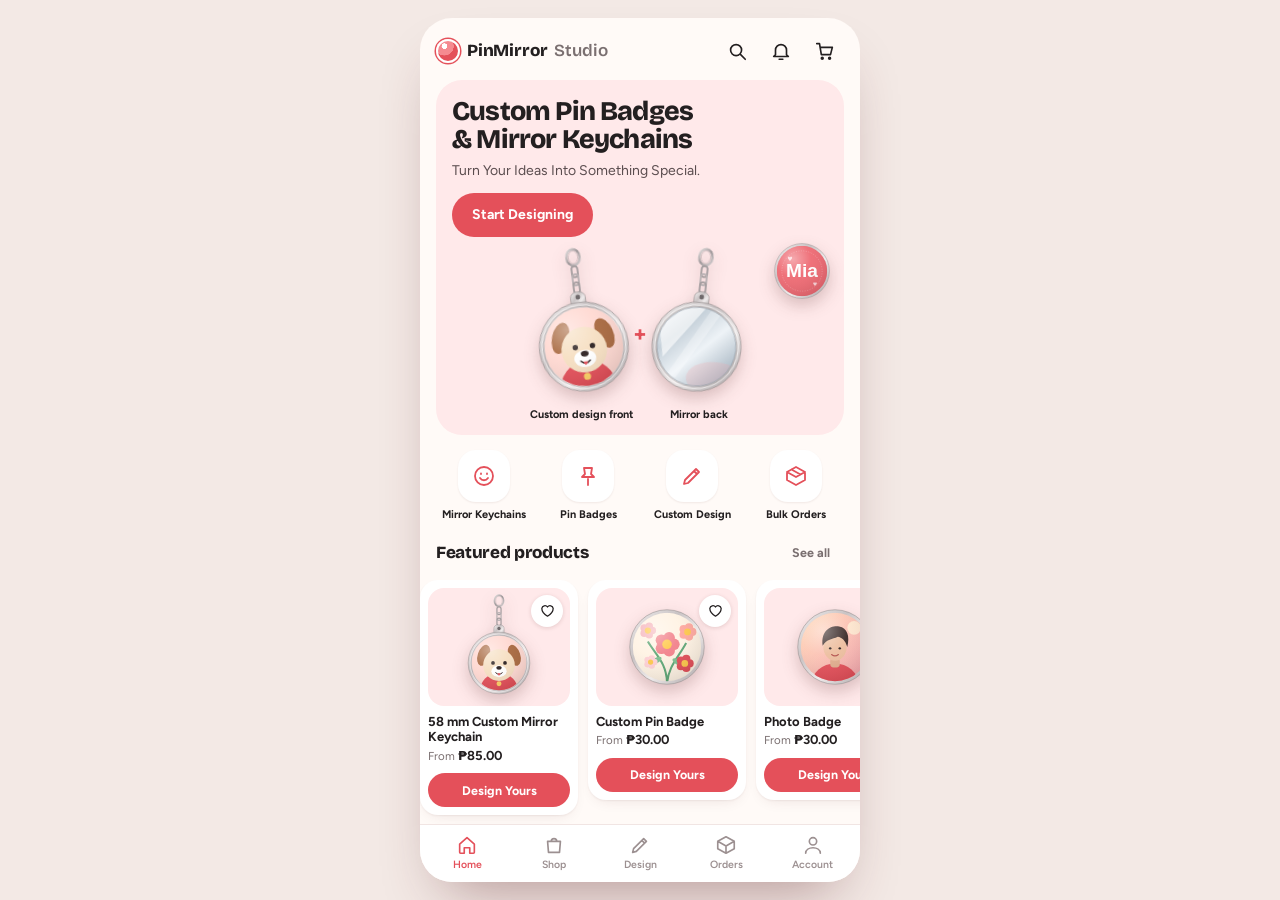
==== pinmirror-studio-app.html @ e164b693 "Initial commit" ====
<!DOCTYPE html>
<html lang="en">
<head>
<meta charset="utf-8">
<meta name="viewport" content="width=device-width, initial-scale=1, viewport-fit=cover">
<title>PinMirror Studio</title>
<link rel="preconnect" href="https://fonts.googleapis.com">
<link rel="stylesheet" href="https://fonts.googleapis.com/css2?family=Bricolage+Grotesque:opsz,wght@12..96,600;12..96,800&family=Figtree:wght@400;500;600;700&display=swap">
<style>
:root{
  --pink:#E4505A;--pink-d:#C93C47;--pink-l:#FFE9EA;--pink-xl:#FFF3F3;
  --bg:#FFFAF7;--ink:#231F20;--mute:#7A6F70;--line:#F1E5E3;--card:#fff;
  --green:#3F9E6E;--green-l:#E4F4EB;--amber:#E8A03A;--amber-l:#FFF1D9;--red:#B32B35;--red-l:#FDE3E3;
  --d:'Bricolage Grotesque','Figtree',system-ui,sans-serif;--b:'Figtree',system-ui,-apple-system,'Segoe UI',sans-serif;
  --out:#F3E9E5;
  box-sizing:border-box;padding-top:env(safe-area-inset-top,0px);padding-bottom:env(safe-area-inset-bottom,0px);
}
@media (prefers-color-scheme:dark){:root:not([data-theme="light"]){--out:#171213}}
:root[data-theme="dark"]{--out:#171213}
html{scroll-padding-top:env(safe-area-inset-top,0px);height:100%}
*{box-sizing:border-box;-webkit-tap-highlight-color:transparent}
body{margin:0;height:100%;background:var(--out);font-family:var(--b);color:var(--ink);font-size:14px;line-height:1.4}
button{font-family:inherit}
#root{height:100%;max-width:440px;margin:0 auto;display:flex;flex-direction:column;background:var(--bg);position:relative;overflow:hidden}
@media (min-width:700px){body{padding:18px 0}#root{border-radius:32px;box-shadow:0 30px 60px -25px rgba(90,30,35,.45);height:100%}}
#root.adm{max-width:1240px;overflow:auto;border-radius:0;background:var(--bg)}
@media (min-width:700px){#root.adm{border-radius:24px}}
.main{flex:1;overflow-y:auto;overflow-x:hidden;padding:6px 16px 20px;min-height:0;-webkit-overflow-scrolling:touch}
.ft{flex:none;padding:10px 16px;background:var(--bg);border-top:1px solid var(--line);display:flex;gap:8px;align-items:center}
.nv{flex:none;height:58px;background:#fff;border-top:1px solid var(--line);display:flex;padding:4px 4px 6px;color:#231F20}
.nv button{flex:1;background:none;border:0;display:flex;flex-direction:column;align-items:center;justify-content:center;gap:2px;font-size:10.5px;font-weight:600;color:#9C9091;cursor:pointer}
.nv button.on{color:var(--pink)}
.nv .ic{width:22px;height:22px}
.ic{display:inline-flex;width:18px;height:18px;flex:none;position:relative}
.ic svg{width:100%;height:100%}
.ic[data-badge]:after{content:attr(data-badge);position:absolute;right:-7px;top:-6px;min-width:15px;height:15px;border-radius:8px;background:var(--pink);color:#fff;font-size:9px;font-weight:700;display:grid;place-items:center;padding:0 3px}
.top{display:flex;align-items:center;justify-content:space-between;padding:8px 0 10px}
.top .ics{display:flex;gap:6px}
.ib{width:38px;height:38px;border-radius:50%;border:0;background:transparent;display:grid;place-items:center;color:var(--ink);cursor:pointer;flex:none}
.ib .ic{width:22px;height:22px}
.logo{display:flex;align-items:center;gap:7px;font-family:var(--d);font-size:17px;letter-spacing:-.01em}
.lm{width:24px;height:24px;border-radius:50%;background:radial-gradient(circle at 35% 30%,#fff 0 12%,#F58A90 13% 40%,var(--pink) 41%);box-shadow:inset 0 0 0 2px #fff,0 0 0 1.5px var(--pink)}
.logo b{font-weight:800}.logo span{font-weight:600;color:var(--mute)}
.bk{display:flex;align-items:center;gap:6px;padding:6px 0 8px}
.bk .ib{margin-left:-8px}
h1,h2,h3{font-family:var(--d);letter-spacing:-.02em;margin:0}
.ttl{font-family:var(--d);font-weight:800;font-size:22px;letter-spacing:-.02em;line-height:1.15}
.ttl.s{font-size:17px}
.mut{color:var(--mute)}.b{font-weight:700}.sm{font-size:12px}.xs{font-size:11px}
.row{display:flex;align-items:center}.sp{justify-content:space-between}.g4{gap:4px}.g6{gap:6px}.g8{gap:8px}.g12{gap:12px}.wrap{flex-wrap:wrap}.f1{flex:1;min-width:0}
.col{display:flex;flex-direction:column}
.mt4{margin-top:4px}.mt8{margin-top:8px}.mt12{margin-top:12px}.mt16{margin-top:16px}.mb8{margin-bottom:8px}
.btn{display:inline-flex;align-items:center;justify-content:center;gap:6px;height:44px;padding:0 20px;border-radius:999px;background:var(--pink);color:#fff;border:0;font:700 14px var(--b);white-space:nowrap;cursor:pointer;text-decoration:none}
.btn:hover{background:var(--pink-d)}
.btn.o{background:#fff;color:var(--pink);box-shadow:inset 0 0 0 1.5px var(--pink)}
.btn.g{background:var(--pink-l);color:var(--pink-d)}
.btn.t{background:transparent;color:var(--mute)}
.btn.sm{height:34px;padding:0 14px;font-size:12.5px}
.btn.w{width:100%}.btn.f{flex:1}
.btn[disabled]{opacity:.5;cursor:not-allowed}
.btn .ic{width:17px;height:17px}
:focus-visible{outline:2.5px solid var(--pink);outline-offset:2px}
.card{background:var(--card);border-radius:18px;box-shadow:0 1px 2px rgba(80,30,30,.06),0 6px 16px -8px rgba(80,30,30,.14);padding:12px;color:var(--ink)}
.chip{display:inline-flex;align-items:center;gap:5px;height:32px;padding:0 13px;border-radius:999px;background:#fff;border:1px solid var(--line);font:600 12.5px var(--b);white-space:nowrap;cursor:pointer;color:var(--ink)}
.chip.on{background:var(--pink);border-color:var(--pink);color:#fff}
.chip.pk{background:var(--pink-l);border-color:var(--pink-l);color:var(--pink-d);cursor:default}
.chip .ic{width:15px;height:15px}
.pill{display:inline-flex;align-items:center;gap:3px;border-radius:999px;padding:2px 9px;font-size:11px;font-weight:700;white-space:nowrap}
.pill.ok{background:var(--green-l);color:#2C7C53}.pill.warn{background:var(--amber-l);color:#9A6210}.pill.pk{background:var(--pink-l);color:var(--pink-d)}.pill.gr{background:#EFE9E8;color:#6a5f60}.pill.rd{background:var(--red-l);color:var(--red)}
.spec{display:inline-flex;align-items:center;gap:3px;background:var(--ink);color:#fff;border-radius:999px;padding:2px 10px;font-size:11px;font-weight:700}
.tabs{display:flex;border-bottom:1px solid var(--line);margin:0 -16px 12px;padding:0 16px;overflow-x:auto}
.tabs button{background:none;border:0;border-bottom:2.5px solid transparent;padding:10px 0;margin-right:18px;font:600 13.5px var(--b);color:var(--mute);white-space:nowrap;cursor:pointer}
.tabs button.on{color:var(--pink);border-color:var(--pink)}
.hscroll{display:flex;gap:10px;overflow-x:auto;margin:0 -16px;padding:2px 16px 10px;scroll-snap-type:x proximity}
.hscroll>*{scroll-snap-align:start}
.grid2{display:grid;grid-template-columns:1fr 1fr;gap:10px}
.imgbox{background:var(--pink-l);border-radius:16px;display:grid;place-items:center;position:relative;overflow:hidden}
.imgbox.w{background:radial-gradient(circle at 50% 40%,#fff 0,#FFE9EA 78%)}
.heart{position:absolute;right:7px;top:7px;width:32px;height:32px;border-radius:50%;background:#fff;display:grid;place-items:center;color:var(--ink);box-shadow:0 1px 4px rgba(80,30,30,.15);border:0;cursor:pointer;z-index:2}
.heart .ic{width:17px;height:17px}
.heart.on{color:var(--pink)}.heart.on svg{fill:var(--pink)}
.pc{padding:8px;cursor:pointer}
.pc .n{font-weight:700;font-size:13px;margin-top:8px;line-height:1.2}
.pc .p{color:var(--mute);font-size:11.5px;margin-top:2px}.pc .p b{color:var(--ink);font-size:13px}
.kv{display:inline-block;line-height:0;filter:drop-shadow(0 7px 8px rgba(80,30,30,.22))}
.kv.n{filter:none}
.hero{background:var(--pink-l);border-radius:26px;padding:18px 16px 12px;position:relative;overflow:hidden}
.hero .ht{font-family:var(--d);font-weight:800;font-size:27px;line-height:1.02;letter-spacing:-.03em;margin-bottom:8px;max-width:260px}
.hero p{margin:0 0 12px;color:#5b4d4f}
.hv{display:flex;justify-content:center;align-items:flex-end;gap:2px;margin-top:10px;position:relative}
.hv .pl{align-self:center;font-weight:800;color:var(--pink);font-size:22px;margin:0 -2px}
.hv .lb{text-align:center;font-size:11px;font-weight:700;margin-top:3px}
.hv .hp{position:absolute;right:-2px;top:-4px}
.cats{display:flex;gap:8px;margin:14px 0}
.cat{flex:1;display:flex;flex-direction:column;align-items:center;gap:6px;font-size:11px;font-weight:700;text-align:center;line-height:1.2;background:none;border:0;cursor:pointer;color:var(--ink)}
.cat .ic{width:52px;height:52px;padding:14px;border-radius:18px;background:#fff;color:var(--pink);box-shadow:0 1px 2px rgba(80,30,30,.08)}
.lab{font-size:12px;font-weight:700;color:var(--mute);margin:12px 0 5px}
.in{width:100%;height:44px;border:1.5px solid var(--line);background:#fff;border-radius:12px;padding:0 12px;font:500 14px var(--b);color:var(--ink)}
.in:focus{outline:none;border-color:var(--pink)}
textarea.in{height:76px;padding:10px 12px;resize:none}
.in.err{border-color:var(--red)}
.errt{color:var(--red);font-size:12px;margin-top:3px}
.lock{display:flex;align-items:center;justify-content:space-between;height:44px;background:#F8F1EF;border-radius:12px;padding:0 12px;font-weight:700}
.lock .ic{width:16px;height:16px;color:var(--mute)}
.g2{display:grid;grid-template-columns:1fr 1fr;gap:8px}
.hr{height:1px;background:var(--line);margin:8px 0}
.sumr{display:flex;justify-content:space-between;padding:3px 0;font-size:13px}
.sumr.t{font-weight:800;font-size:16px;padding-top:8px;font-family:var(--d)}
.qty{display:flex;align-items:center;justify-content:center;gap:14px}
.qb{width:44px;height:44px;border-radius:50%;background:var(--pink-l);color:var(--pink-d);display:grid;place-items:center;border:0;cursor:pointer}
.qb .ic{width:20px;height:20px}
.qb.s{width:34px;height:34px}.qb.s .ic{width:16px;height:16px}
.qin{width:110px;height:48px;border-radius:14px;border:2px solid var(--pink);background:#fff;text-align:center;font:800 24px var(--d);color:var(--ink)}
.steps{display:flex;gap:6px;margin:2px 0 10px}
.steps div{flex:1;font-size:11.5px;font-weight:700;color:var(--mute)}
.steps div:before{content:"";display:block;height:4px;border-radius:2px;background:var(--line);margin-bottom:5px}
.steps div.on{color:var(--pink)}.steps div.on:before{background:var(--pink)}
.tier{display:flex;justify-content:space-between;align-items:center;padding:9px 12px;border-radius:12px;font-size:13px;font-weight:600;background:#fff}
.tier.on{background:var(--pink);color:#fff}
.tier small{display:block;font-weight:500;opacity:.8;font-size:11px}
.opt{display:flex;align-items:center;gap:10px;background:#fff;border:1.5px solid var(--line);border-radius:14px;padding:11px 12px;font-weight:600;cursor:pointer;width:100%;text-align:left;font-size:13.5px;color:var(--ink)}
.opt.on{border-color:var(--pink);background:var(--pink-xl)}
.opt .rd{width:16px;height:16px;border-radius:50%;border:2px solid #d9cccb;flex:none}
.opt.on .rd{border:5px solid var(--pink)}
.opt small{display:block;font-weight:500;color:var(--mute)}
.toggle{display:flex;background:#fff;border:1px solid var(--line);border-radius:999px;padding:3px}
.toggle button{flex:1;text-align:center;padding:9px 0;border-radius:999px;font:700 13px var(--b);color:var(--mute);border:0;background:none;cursor:pointer}
.toggle button.on{background:var(--pink);color:#fff}
.cvbox{position:relative;width:100%;max-width:340px;aspect-ratio:1;margin:0 auto;touch-action:none;user-select:none}
.cvbox canvas{width:100%;height:100%;border-radius:50%;display:block;background:#fff;cursor:grab;touch-action:none}
.cvbox svg.gd{position:absolute;inset:0;width:100%;height:100%;pointer-events:none}
.empty{position:absolute;inset:0;display:flex;align-items:center;justify-content:center;flex-direction:column;gap:6px;pointer-events:none;color:var(--mute);font-weight:600;text-align:center;font-size:13px;padding:50px}
.tools{display:flex;gap:6px;margin:10px 0 8px}
.tools button{flex:1;display:flex;flex-direction:column;align-items:center;gap:3px;font:600 11.5px var(--b);background:#fff;border:1px solid var(--line);border-radius:12px;padding:8px 2px;cursor:pointer;color:var(--ink)}
.tools button.on{border-color:var(--pink);color:var(--pink);background:var(--pink-xl)}
.tools .ic{width:22px;height:22px}
input[type=range]{width:100%;accent-color:var(--pink);height:28px}
.sw{display:flex;gap:8px;flex-wrap:wrap}
.sw button{width:34px;height:34px;border-radius:50%;border:2px solid #fff;box-shadow:0 0 0 1.5px var(--line);cursor:pointer;padding:0}
.sw button.on{box-shadow:0 0 0 2.5px var(--pink)}
.emo{display:grid;grid-template-columns:repeat(6,1fr);gap:6px}
.emo button{font-size:24px;background:#fff;border:1px solid var(--line);border-radius:12px;height:46px;cursor:pointer}
.mo{position:fixed;inset:0;background:rgba(35,31,32,.5);z-index:50;display:flex;align-items:flex-end;justify-content:center}
.sheet{width:100%;max-width:440px;background:#fff;color:var(--ink);border-radius:26px 26px 0 0;padding:12px 18px calc(18px + env(safe-area-inset-bottom,0px));max-height:90%;overflow:auto;box-shadow:0 -10px 30px rgba(0,0,0,.2)}
.sheet:before{content:"";display:block;width:38px;height:4px;border-radius:2px;background:var(--line);margin:0 auto 12px}
.sheet.wide{max-width:820px;border-radius:24px;margin:auto;max-height:92%}
.sheet.wide:before{display:none}
.mo.c{align-items:center}
.chk{display:flex;gap:10px;align-items:flex-start;padding:9px 0;border-bottom:1px solid var(--line)}
.chk .ic{width:22px;height:22px;padding:4px;border-radius:50%;margin-top:1px;color:#fff}
.chk.ok .ic{background:var(--green)}.chk.wn .ic{background:var(--amber)}.chk.er .ic{background:var(--red)}
.chk small{display:block;color:var(--mute);font-size:12px}
.tl{position:relative;padding-left:32px;margin-top:6px}
.tl .s{position:relative;padding-bottom:16px;font-weight:600;color:#A99D9E;font-size:14px}
.tl .s:before{content:"";position:absolute;left:-30px;top:1px;width:18px;height:18px;border-radius:50%;border:2.5px solid var(--line);background:#fff;z-index:1}
.tl .s:after{content:"";position:absolute;left:-22px;top:20px;bottom:-1px;width:2px;background:var(--line)}
.tl .s:last-child:after{display:none}
.tl .s.d{color:var(--ink)}.tl .s.d:before{background:var(--green);border-color:var(--green)}.tl .s.d:after{background:var(--green)}
.tl .s.c{color:var(--pink-d);font-weight:800}.tl .s.c:before{border-color:var(--pink);box-shadow:0 0 0 5px var(--pink-l)}
.tl small{display:block;font-weight:500;color:var(--mute);font-size:12px}
.menu{display:grid;grid-template-columns:1fr 1fr;gap:8px}
.menu button{display:flex;align-items:center;gap:9px;background:#fff;border:0;border-radius:14px;padding:12px;font:600 13px var(--b);box-shadow:0 1px 2px rgba(80,30,30,.06);cursor:pointer;text-align:left;color:var(--ink)}
.menu .ic{width:20px;height:20px;color:var(--pink)}
#toast{position:fixed;left:50%;bottom:90px;transform:translateX(-50%);background:var(--ink);color:#fff;padding:10px 16px;border-radius:999px;font-weight:600;font-size:13px;z-index:99;opacity:0;pointer-events:none;transition:opacity .2s;max-width:88vw;text-align:center}
#toast.on{opacity:1}
.dz{border:2px dashed #EFB5B9;border-radius:16px;background:var(--pink-xl);padding:16px;text-align:center;color:var(--pink-d);font-weight:700;cursor:pointer;display:block}
.tag{display:inline-block;padding:1px 8px;border-radius:8px;background:var(--pink-l);color:var(--pink-d);font-size:11px;font-weight:700}
.bar{height:7px;border-radius:4px;background:var(--line);overflow:hidden}.bar i{display:block;height:100%;border-radius:4px}
.pinfo{background:var(--amber-l);color:#7a4d0a;border-radius:14px;padding:10px 12px;font-size:12.5px}

/* ---------- admin ---------- */
.ahd{display:flex;align-items:center;gap:12px;padding:14px 20px;background:#2A2324;color:#fff;flex-wrap:wrap}
.ahd .logo{color:#fff}.ahd .logo span{color:#c9bbbd}
.anav{display:flex;gap:4px;padding:10px 20px 0;overflow-x:auto;background:#fff;border-bottom:1px solid var(--line)}
.anav button{background:none;border:0;padding:10px 14px;font:700 13.5px var(--b);color:var(--mute);border-bottom:3px solid transparent;cursor:pointer;white-space:nowrap;display:flex;gap:6px;align-items:center}
.anav button.on{color:var(--pink);border-color:var(--pink)}
.anav .ic{width:17px;height:17px}
.apg{padding:20px;min-width:0}
.stats{display:grid;grid-template-columns:repeat(auto-fit,minmax(150px,1fr));gap:10px;margin:14px 0 18px}
.stat{background:#fff;border-radius:16px;padding:14px;box-shadow:0 1px 2px rgba(80,30,30,.06)}
.stat small{color:var(--mute);font-weight:600;font-size:12px}
.stat b{display:block;font-family:var(--d);font-size:26px;font-weight:800;letter-spacing:-.02em;margin-top:2px}
.stat.hl{background:var(--pink);color:#fff}.stat.hl small{color:#fff;opacity:.85}
.stat.am b{color:#9A6210}
.tblw{background:#fff;border-radius:16px;box-shadow:0 1px 2px rgba(80,30,30,.06);overflow-x:auto}
.tbl{width:100%;border-collapse:collapse;min-width:900px;font-size:13px}
.tbl th{text-align:left;color:var(--mute);font-weight:600;padding:10px 10px;border-bottom:1px solid var(--line);white-space:nowrap;font-size:12px}
.tbl td{padding:9px 10px;border-bottom:1px solid var(--line);vertical-align:middle;white-space:nowrap}
.tbl tr:last-child td{border:0}
.tbl tr.clk{cursor:pointer}.tbl tr.clk:hover td{background:var(--pink-xl)}
.ai{border:1.5px solid var(--line);border-radius:10px;padding:8px 10px;font:600 14px var(--b);background:#fff;width:100%;color:var(--ink)}
.ai.n{width:100px;text-align:right}
.acard{background:#fff;border-radius:18px;padding:16px;box-shadow:0 1px 2px rgba(80,30,30,.06);margin-bottom:16px}
.acard h3{font-size:17px;margin-bottom:10px}
.ak{display:flex;justify-content:space-between;align-items:center;gap:12px;padding:8px 0;border-bottom:1px solid var(--line)}
.ak:last-child{border:0}
.switch{width:44px;height:26px;border-radius:13px;background:#d8cccb;position:relative;border:0;cursor:pointer;flex:none}
.switch:after{content:"";position:absolute;left:3px;top:3px;width:20px;height:20px;border-radius:50%;background:#fff;transition:left .15s}
.switch.on{background:var(--green)}.switch.on:after{left:21px}
.two{display:grid;grid-template-columns:1fr 1fr;gap:16px}
@media (max-width:820px){.two{grid-template-columns:1fr}}
@media (prefers-reduced-motion:reduce){*{transition:none!important}}
</style>
</head>
<body>
<svg width="0" height="0" style="position:absolute" aria-hidden="true">
<defs>
  <clipPath id="ac"><circle cx="50" cy="50" r="50"/></clipPath>
  <clipPath id="mc"><circle cx="70" cy="134" r="53"/></clipPath>
  <linearGradient id="metal" x1="0" y1="0" x2="1" y2="1"><stop offset="0" stop-color="#F4F1F1"/><stop offset=".35" stop-color="#C9C3C4"/><stop offset=".6" stop-color="#EFEBEB"/><stop offset="1" stop-color="#A29B9D"/></linearGradient>
  <linearGradient id="metal2" x1="0" y1="0" x2="1" y2="1"><stop offset="0" stop-color="#E5E1E1"/><stop offset=".5" stop-color="#9F989A"/><stop offset="1" stop-color="#D7D2D3"/></linearGradient>
  <linearGradient id="mir" x1="0" y1="0" x2="1" y2="1"><stop offset="0" stop-color="#FAFCFE"/><stop offset=".3" stop-color="#C6D1DA"/><stop offset=".55" stop-color="#EEF3F7"/><stop offset="1" stop-color="#8FA1B0"/></linearGradient>
  <radialGradient id="gl" cx=".32" cy=".26" r=".8"><stop offset="0" stop-color="#fff" stop-opacity=".42"/><stop offset=".45" stop-color="#fff" stop-opacity=".05"/><stop offset="1" stop-color="#000" stop-opacity=".1"/></radialGradient>
  <linearGradient id="pg" x1="0" y1="0" x2="1" y2="1"><stop offset="0" stop-color="#FFD9B8"/><stop offset="1" stop-color="#F7A6B0"/></linearGradient>
</defs>
</svg>
<div id="root"></div>
<div id="modal"></div>
<div id="toast" role="status" aria-live="polite"></div>

<script>
'use strict';
/* =====================================================================
   PinMirror Studio — customer app + owner console
   Storage: shared `db` capability when available, else this device only.
   ===================================================================== */
const $=(s,r=document)=>r.querySelector(s);
const esc=s=>String(s==null?'':s).replace(/[&<>"']/g,c=>({'&':'&amp;','<':'&lt;','>':'&gt;','"':'&quot;',"'":'&#39;'}[c]));
const peso=n=>'₱'+Number(n||0).toLocaleString('en-PH',{minimumFractionDigits:2,maximumFractionDigits:2});
const clone=o=>JSON.parse(JSON.stringify(o));
const uid=()=>Math.random().toString(36).slice(2,9);
const LS={get(k,d){try{const v=localStorage.getItem('pm_'+k);return v?JSON.parse(v):d}catch(e){return d}},set(k,v){try{localStorage.setItem('pm_'+k,JSON.stringify(v));return true}catch(e){return false}}};
const DEV=LS.get('dev')||(()=>{const v='d'+uid()+uid();LS.set('dev',v);return v})();
const FONT="Bricolage Grotesque,Figtree,Arial,sans-serif";

/* ---------- icons ---------- */
const IC={
home:'<path d="M4 11l8-7 8 7v9a1 1 0 0 1-1 1h-4v-6H9v6H5a1 1 0 0 1-1-1z"/>',
shop:'<path d="M5 8h14l-1 12H6zM9 8a3 3 0 0 1 6 0"/>',
design:'<path d="M4 20l4-1L19 8l-3-3L5 16zM14 7l3 3"/>',
orders:'<path d="M3 8l9-5 9 5v8l-9 5-9-5zM3 8l9 5 9-5M12 13v8"/>',
account:'<circle cx="12" cy="8" r="4"/><path d="M4 21c0-4 4-6 8-6s8 2 8 6"/>',
search:'<circle cx="11" cy="11" r="6"/><path d="M16 16l5 5"/>',
bell:'<path d="M6 16v-5a6 6 0 0 1 12 0v5l2 2H4zM10 21h4"/>',
cart:'<path d="M3 4h3l2 12h10l2-8H7"/><circle cx="9" cy="20" r="1"/><circle cx="17" cy="20" r="1"/>',
heart:'<path d="M12 20s-8-5-8-11a4.5 4.5 0 0 1 8-2 4.5 4.5 0 0 1 8 2c0 6-8 11-8 11z"/>',
check:'<path d="M5 12l5 5 9-10"/>',plus:'<path d="M12 5v14M5 12h14"/>',minus:'<path d="M5 12h14"/>',
camera:'<path d="M4 8h4l2-3h4l2 3h4v11H4z"/><circle cx="12" cy="13" r="3.5"/>',
image:'<rect x="4" y="5" width="16" height="14" rx="2"/><circle cx="9" cy="10" r="1.5"/><path d="M4 17l5-4 4 3 3-2 4 3"/>',
file:'<path d="M6 3h8l4 4v14H6zM14 3v4h4"/>',
text:'<path d="M5 6V4h14v2M12 4v16M9 20h6"/>',
crop:'<path d="M7 3v14h14M3 7h14v14"/>',
rotate:'<path d="M20 12a8 8 0 1 1-3-6M20 4v5h-5"/>',
zoom:'<circle cx="11" cy="11" r="6"/><path d="M16 16l5 5M8 11h6M11 8v6"/>',
bg:'<path d="M12 3l9 5-9 5-9-5zM3 13l9 5 9-5"/>',
move:'<path d="M12 3v18M3 12h18M9 6l3-3 3 3M9 18l3 3 3-3M6 9l-3 3 3 3M18 9l3 3-3 3"/>',
sticker:'<circle cx="12" cy="12" r="9"/><path d="M8 14c2 3 6 3 8 0M9 9.5v.5M15 9.5v.5"/>',
warn:'<path d="M12 4l9 16H3zM12 10v4M12 17v.5"/>',
lock:'<rect x="5" y="11" width="14" height="10" rx="2"/><path d="M8 11V8a4 4 0 0 1 8 0v3"/>',
truck:'<path d="M2 6h11v10H2zM13 9h4l3 3v4h-7"/><circle cx="7" cy="18" r="1.6"/><circle cx="17" cy="18" r="1.6"/>',
chev:'<path d="M9 6l6 6-6 6"/>',back:'<path d="M15 6l-6 6 6 6"/>',x:'<path d="M6 6l12 12M18 6L6 18"/>',
copy:'<rect x="8" y="8" width="12" height="12" rx="2"/><path d="M16 8V5a1 1 0 0 0-1-1H5a1 1 0 0 0-1 1v10a1 1 0 0 0 1 1h3"/>',
eye:'<path d="M2 12s4-7 10-7 10 7 10 7-4 7-10 7S2 12 2 12z"/><circle cx="12" cy="12" r="3"/>',
gift:'<rect x="4" y="10" width="16" height="10" rx="1.5"/><path d="M3 7h18v3H3zM12 7v13M12 7c-2-4-6-3-5 0M12 7c2-4 6-3 5 0"/>',
pin:'<path d="M12 21v-6M8 4h8l-1 6 3 3H6l3-3z"/>',
pkg:'<path d="M3 8l9-5 9 5v8l-9 5-9-5zM7.5 5.5l9 5M3 8l9 5 9-5"/>',
help:'<circle cx="12" cy="12" r="9"/><path d="M9.5 9.5a2.5 2.5 0 1 1 3.5 2.3c-.7.4-1 .9-1 1.7M12 17v.5"/>',
out:'<path d="M10 4H5v16h5M15 8l4 4-4 4M19 12H9"/>',
card:'<rect x="3" y="6" width="18" height="12" rx="2"/><path d="M3 10h18"/>',
users:'<circle cx="9" cy="8" r="3.5"/><path d="M2 20c0-3.5 3-5.5 7-5.5s7 2 7 5.5M17 5a3.5 3.5 0 0 1 0 7M19 15c2 .6 3 2.2 3 5"/>',
chart:'<path d="M4 20V4M4 20h16M8 16v-5M12 16V8M16 16v-8"/>',
star:'<path d="M12 3l2.7 5.6 6.1.9-4.4 4.3 1 6.1L12 17l-5.4 2.9 1-6.1L3.2 9.5l6.1-.9z"/>',
trash:'<path d="M4 7h16M9 7V4h6v3M6 7l1 13h10l1-13"/>',
gear:'<circle cx="12" cy="12" r="3"/><path d="M12 2v3M12 19v3M2 12h3M19 12h3M5 5l2 2M17 17l2 2M5 19l2-2M17 7l2-2"/>',
dl:'<path d="M12 4v12M7 11l5 5 5-5M5 20h14"/>'
};
const ic=(n,extra='')=>`<i class="ic" ${extra}><svg viewBox="0 0 24 24" fill="none" stroke="currentColor" stroke-width="1.8" stroke-linecap="round" stroke-linejoin="round" aria-hidden="true">${IC[n]||''}</svg></i>`;

/* ---------- ready-made artwork (100x100, also rendered onto the print canvas) ---------- */
const SF='font-family="Arial,Helvetica,sans-serif" font-weight="800"';
const flw=(x,y,r,c)=>{let s='';for(let a=0;a<360;a+=72)s+=`<circle cx="${(x+Math.cos(a*Math.PI/180)*r).toFixed(1)}" cy="${(y+Math.sin(a*Math.PI/180)*r).toFixed(1)}" r="${(r*.85).toFixed(1)}" fill="${c}"/>`;return s+`<circle cx="${x}" cy="${y}" r="${(r*.7).toFixed(1)}" fill="#FFC94D"/>`};
const confetti=()=>{const c=['#E4505A','#3F9E6E','#5B8DEF','#fff','#F2A03A'],p=[[10,14],[24,30],[82,12],[90,34],[8,58],[92,64],[18,88],[80,90],[60,8],[38,10],[70,26],[30,52]];return p.map((q,i)=>`<rect x="${q[0]}" y="${q[1]}" width="5" height="2.6" rx="1" fill="${c[i%5]}" transform="rotate(${i*37} ${q[0]} ${q[1]})"/>`).join('')};
const A={
pet:'<rect width="100" height="100" fill="#FFD9D2"/><circle cx="50" cy="104" r="36" fill="#E4505A"/><ellipse cx="22" cy="36" rx="11" ry="20" fill="#A8683F" transform="rotate(18 22 36)"/><ellipse cx="78" cy="36" rx="11" ry="20" fill="#A8683F" transform="rotate(-18 78 36)"/><circle cx="50" cy="54" r="29" fill="#F6DFC2"/><ellipse cx="50" cy="65" rx="14" ry="11" fill="#fff"/><circle cx="39" cy="50" r="3.4" fill="#2b2020"/><circle cx="61" cy="50" r="3.4" fill="#2b2020"/><ellipse cx="50" cy="59" rx="5" ry="3.6" fill="#2b2020"/><path d="M44 68q6 6 12 0" stroke="#2b2020" stroke-width="1.8" fill="none" stroke-linecap="round"/><path d="M47 69q3 9 6 0z" fill="#E4505A"/><circle cx="50" cy="88" r="4.5" fill="#FFD166"/>',
floral:'<rect width="100" height="100" fill="#FFF3E4"/><path d="M50 104C50 74 34 62 22 42M50 104C52 78 66 66 78 44" stroke="#5FA777" stroke-width="3" fill="none"/><ellipse cx="34" cy="70" rx="9" ry="4" fill="#7DBE8F" transform="rotate(-30 34 70)"/><ellipse cx="66" cy="72" rx="9" ry="4" fill="#7DBE8F" transform="rotate(30 66 72)"/>'+flw(50,46,10,'#F2828B')+flw(22,26,6.5,'#F6B6BC')+flw(80,28,7,'#FFA9A0')+flw(26,72,5.5,'#FFD1D5')+flw(76,74,7,'#E4505A'),
name:`<rect width="100" height="100" fill="#EE6A73"/><circle cx="50" cy="50" r="40" fill="none" stroke="#fff" stroke-opacity=".35" stroke-width="1.4" stroke-dasharray="2 3"/><text x="50" y="61" text-anchor="middle" ${SF} font-size="38" fill="#fff">Mia</text><text x="26" y="30" font-size="12" fill="#FFD6DA" text-anchor="middle">♥</text><text x="76" y="80" font-size="10" fill="#FFD6DA" text-anchor="middle">♥</text>`,
logo:`<rect width="100" height="100" fill="#262122"/><polygon points="50,18 68,28 68,48 50,58 32,48 32,28" fill="#F2A03A"/><path d="M43 31v14h12" stroke="#262122" stroke-width="4.5" fill="none" stroke-linejoin="round"/><text x="50" y="76" text-anchor="middle" ${SF} font-size="13" fill="#fff" letter-spacing="2.4">LUMEN</text><text x="50" y="87" text-anchor="middle" ${SF} font-size="6" fill="#F2A03A" letter-spacing="1.6">COFFEE CO.</text>`,
bday:`<rect width="100" height="100" fill="#FFE08A"/>${confetti()}<text x="50" y="62" text-anchor="middle" ${SF} font-size="46" fill="#E4505A">30</text><text x="50" y="78" text-anchor="middle" ${SF} font-size="8" fill="#231F20">Happy Birthday</text>`,
grad:`<rect width="100" height="100" fill="#21356B"/><polygon points="50,20 86,36 50,52 14,36" fill="#111"/><path d="M30 44v12c0 6 40 6 40 0V44l-20 9z" fill="#2c2c2c"/><path d="M84 37v16" stroke="#F5C34D" stroke-width="2"/><circle cx="84" cy="56" r="3" fill="#F5C34D"/><text x="50" y="71" text-anchor="middle" ${SF} font-size="7" fill="#fff" letter-spacing="1.5">CLASS OF</text><text x="50" y="88" text-anchor="middle" ${SF} font-size="19" fill="#F5C34D">2026</text>`,
photo:'<defs><linearGradient id="pg2" x1="0" y1="0" x2="1" y2="1"><stop offset="0" stop-color="#FFD9B8"/><stop offset="1" stop-color="#F7A6B0"/></linearGradient></defs><rect width="100" height="100" fill="url(#pg2)"/><circle cx="78" cy="22" r="10" fill="#FFF1D6" opacity=".8"/><ellipse cx="50" cy="104" rx="34" ry="30" fill="#E4505A"/><rect x="43" y="66" width="14" height="14" rx="5" fill="#E2AE8E"/><ellipse cx="50" cy="50" rx="17" ry="20" fill="#EDBE9F"/><path d="M32 48c-3-22 12-30 24-28 12 2 16 14 12 30-3-10-8-14-14-15-8 4-16 3-22 13z" fill="#3B2A28"/><circle cx="43" cy="52" r="1.8" fill="#2b2020"/><circle cx="57" cy="52" r="1.8" fill="#2b2020"/><path d="M45 61q5 4 10 0" stroke="#B5554F" stroke-width="1.6" fill="none" stroke-linecap="round"/>'
};
const PRESETS=[
{id:'pet',name:'Good Boy Portrait',tags:['cute','personalized'],type:'mirror'},
{id:'floral',name:'Spring Bloom',tags:['cute','minimal'],type:'pin'},
{id:'name',name:'Name Love',tags:['personalized','cute'],type:'mirror'},
{id:'logo',name:'Simple Logo',tags:['business','minimal'],type:'pin'},
{id:'bday',name:'Birthday Bash',tags:['events','cute'],type:'pin'},
{id:'grad',name:'Class of 2026',tags:['school','events'],type:'mirror'},
{id:'photo',name:'Portrait Frame',tags:['personalized','minimal'],type:'mirror'}
];

/* ---------- product renders (SVG) ---------- */
const faceInner=f=>f.u?`<image href="${f.u}" width="100" height="100" preserveAspectRatio="xMidYMid slice"/>`:(A[f.p]||'<rect width="100" height="100" fill="#FFE9EA"/>');
function kc(f,side,w){
  const h=Math.round(w*204/140);
  const hw='<ellipse cx="70" cy="13" rx="9" ry="11" fill="none" stroke="url(#metal2)" stroke-width="3.2"/><ellipse cx="70" cy="13" rx="6.2" ry="8.6" fill="none" stroke="#7d7679" stroke-width=".7" opacity=".55"/><rect x="66" y="25" width="8" height="15" rx="4" fill="none" stroke="#A49D9F" stroke-width="2.4"/><rect x="66" y="36" width="8" height="15" rx="4" fill="none" stroke="#B8B1B3" stroke-width="2.4"/><rect x="66" y="47" width="8" height="15" rx="4" fill="none" stroke="#A49D9F" stroke-width="2.4"/><rect x="60" y="60" width="20" height="24" rx="8" fill="url(#metal)" stroke="#9A9394" stroke-width=".9"/><circle cx="70" cy="67" r="3.2" fill="#6F696B"/>';
  const body='<circle cx="70" cy="134" r="60" fill="url(#metal)" stroke="#9A9394"/><circle cx="70" cy="134" r="56.2" fill="none" stroke="#fff" stroke-opacity=".8"/><circle cx="70" cy="134" r="54.4" fill="none" stroke="#8C8587" stroke-opacity=".6" stroke-width=".8"/>';
  const face=side==='front'
    ?`<g transform="translate(17 81) scale(1.06)" clip-path="url(#ac)">${faceInner(f)}</g><circle cx="70" cy="134" r="53" fill="url(#gl)"/>`
    :'<circle cx="70" cy="134" r="53" fill="url(#mir)"/><g clip-path="url(#mc)"><polygon points="18,112 56,78 80,78 26,152" fill="#fff" opacity=".62"/><polygon points="88,78 104,78 46,178 32,178" fill="#fff" opacity=".28"/><ellipse cx="100" cy="176" rx="40" ry="24" fill="#F2A3A8" opacity=".24"/></g><circle cx="70" cy="134" r="53" fill="none" stroke="#7F8E9B" stroke-width=".9" opacity=".7"/>';
  return `<svg width="${w}" height="${h}" viewBox="0 0 140 204" role="img" aria-label="58 mm mirror keychain, ${side==='front'?'printed front':'mirror back'}">${hw+body+face}</svg>`;
}
function pinSvg(f,w,side){
  if(side==='back')return `<svg width="${w}" height="${w}" viewBox="0 0 100 100" role="img" aria-label="Pin badge back"><circle cx="50" cy="50" r="48" fill="url(#metal)" stroke="#9A9394"/><circle cx="50" cy="50" r="42" fill="none" stroke="#8C8587" stroke-opacity=".35"/><rect x="24" y="44" width="52" height="7" rx="3.5" fill="#B4AEB0" stroke="#8C8587" stroke-width=".8" transform="rotate(-12 50 50)"/><circle cx="28" cy="54" r="5" fill="#8C8587"/><rect x="66" y="34" width="12" height="12" rx="3" fill="#A29B9D" transform="rotate(-12 72 40)"/></svg>`;
  return `<svg width="${w}" height="${w}" viewBox="0 0 100 100" role="img" aria-label="Pin badge front"><circle cx="50" cy="50" r="49" fill="url(#metal)" stroke="#9A9394" stroke-width=".8"/><g transform="translate(5 5) scale(.9)" clip-path="url(#ac)">${faceInner(f)}</g><circle cx="50" cy="50" r="45" fill="url(#gl)"/></svg>`;
}
const KV=(f,side,w,rot=0,cls='')=>`<span class="kv ${cls}" style="${rot?`transform:rotate(${rot}deg)`:''}">${kc(f,side,w)}</span>`;
const PV=(f,w,side='front',cls='')=>`<span class="kv ${cls}">${pinSvg(f,w,side)}</span>`;
const sideSvg=`<svg width="150" height="70" viewBox="0 0 60 30"><rect x="4" y="9" width="52" height="13" rx="5" fill="url(#metal)" stroke="#9a9394"/><rect x="6" y="10.5" width="48" height="4.5" rx="2" fill="#F58A90"/><rect x="6" y="17" width="48" height="3.5" rx="1.5" fill="url(#mir)"/></svg>`;
const ringSvg=`<svg width="70" height="120" viewBox="0 0 40 50"><ellipse cx="20" cy="9" rx="7" ry="8" fill="none" stroke="#9f989a" stroke-width="2.4"/><rect x="16.5" y="16" width="7" height="12" rx="3.5" fill="none" stroke="#a49d9f" stroke-width="2"/><rect x="16.5" y="25" width="7" height="12" rx="3.5" fill="none" stroke="#a49d9f" stroke-width="2"/></svg>`;

/* ---------- shop configuration (owner editable) ---------- */
const DEF={
  tiers:[{min:1,label:'Regular price'},{min:10,label:'Bulk Discount Level 1'},{min:50,label:'Bulk Discount Level 2'},{min:100,label:'Bulk Discount Level 3'}],
  mirror:{size:58,price:[85,75,65,55],promo:{on:false,price:0}},
  pins:[{id:'s',label:'Small',mm:37,on:true,price:[30,26,22,18]},{id:'m',label:'Medium',mm:50,on:true,price:[40,35,30,25]},{id:'l',label:'Large',mm:58,on:true,price:[50,44,38,32]}],
  shipping:[{id:'std',label:'Standard Delivery',fee:100,on:true,note:'Usually 3–7 days'},{id:'exp',label:'Express Delivery',fee:200,on:true,note:'Usually 1–3 days'},{id:'pick',label:'Pickup',fee:0,on:true,note:'Pick up at the studio'}],
  pay:[{id:'gcash',label:'GCash',on:true,info:'Send payment to the studio GCash number. We will confirm once received.'},{id:'maya',label:'Maya',on:true,info:'Send payment to the studio Maya account. We will confirm once received.'},{id:'bank',label:'Bank Transfer',on:true,info:'Transfer to the studio bank account and send us the receipt.'},{id:'cod',label:'Cash on Delivery',on:true,info:'Pay in cash when your order arrives or when you pick it up.'},{id:'card',label:'Credit / Debit Card',on:false,info:'Card payment link will be sent to you.'}],
  loyalty:{on:true,per:10,rewards:[{pts:300,off:50},{pts:600,off:120}]},
  inv:[
    {id:'shell',name:'58 mm Mirror Keychain Shells',stock:500,low:100,use:{mirror:1}},
    {id:'mirror',name:'58 mm Mirror Components',stock:500,low:100,use:{mirror:1}},
    {id:'ring',name:'Keyrings',stock:400,low:100,use:{mirror:1}},
    {id:'chain',name:'Chains',stock:400,low:100,use:{mirror:1}},
    {id:'pshell',name:'Pin Badge Shells',stock:800,low:150,use:{pin:1}},
    {id:'pback',name:'Pin Badge Backs',stock:800,low:150,use:{pin:1}},
    {id:'pack',name:'Packaging',stock:300,low:60,use:{mirror:1,pin:1}},
    {id:'ink',name:'Printing Materials',stock:2000,low:400,use:{mirror:1,pin:1}}
  ]
};
const store={cfg:clone(DEF),orders:LS.get('orders',{}),bulk:LS.get('bulk',{}),db:null,user:null,dl:null,shared:false,allSub:false};
const cfg=()=>store.cfg;
{const c=LS.get('cfg');if(c)store.cfg=Object.assign(clone(DEF),c)}

const activePins=()=>cfg().pins.filter(p=>p.on);
const pinOf=id=>cfg().pins.find(p=>p.id===id)||activePins()[0]||cfg().pins[0];
const tierIdx=q=>{let i=0;cfg().tiers.forEach((t,k)=>{if(q>=t.min)i=k});return i};
function rangeLabel(i){const t=cfg().tiers,a=t[i].min,b=t[i+1]?t[i+1].min-1:null;return b===null?`${a}+ pieces`:(a===b?`${a} piece`:`${a}–${b} pieces`)}
function priceOf(product,sizeId,q){
  const arr=product==='mirror'?cfg().mirror.price:pinOf(sizeId).price;
  const i=tierIdx(q);let unit=Number(arr[i]),promo=false;const regular=Number(arr[0]);
  if(product==='mirror'&&cfg().mirror.promo.on&&Number(cfg().mirror.promo.price)>0&&Number(cfg().mirror.promo.price)<unit){unit=Number(cfg().mirror.promo.price);promo=true}
  return{unit,regular,tier:i,promo,discount:Math.max(0,(regular-unit)*q),subtotal:unit*q};
}
const fromPrice=product=>Number((product==='mirror'?cfg().mirror.price:pinOf().price)[0]);
const itemLabel=(product,sizeId)=>product==='mirror'?'Custom Mirror Keychain — 58 mm':`Custom Pin Badge — ${pinOf(sizeId).label} ${pinOf(sizeId).mm} mm`;

/* ---------- persistence: shared db when granted, else local ---------- */
let softRenderHook=()=>{};
async function saveCfg(){LS.set('cfg',store.cfg);if(store.db){try{await store.db.doc('shop/config').set(clone(store.cfg))}catch(e){toast('Could not save settings')}}}
async function saveOrder(o){store.orders[o.id]=o;if(store.db){try{await store.db.doc('orders/'+o.id).set(clone(o))}catch(e){toast('Could not save order');throw e}}else LS.set('orders',store.orders)}
async function saveBulk(b){store.bulk[b.id]=b;if(store.db){try{await store.db.doc('bulk/'+b.id).set(clone(b))}catch(e){toast('Could not save request');throw e}}else LS.set('bulk',store.bulk)}
async function putArt(id,print){if(store.db){await store.db.doc('artwork/'+id).set({print})}else LS.set('art_'+id,print)}
async function getArt(id){if(store.db){try{const s=await store.db.doc('artwork/'+id).get();return s.exists?s.data().print:null}catch(e){return null}}return LS.get('art_'+id,null)}
async function initStore(){
  try{
    if(window.claude&&claude.use){
      store.db=await claude.use('db');store.user=await claude.use('user');store.dl=await claude.use('downloads');
    }
  }catch(e){}
  if(!store.db)return;
  try{
    store.db.doc('shop/config').onSnapshot(s=>{if(s.exists){store.cfg=Object.assign(clone(DEF),clone(s.data()));softRenderHook()}});
    store.db.collection('orders').where('ownerKey','==',DEV).onSnapshot(q=>{q.docs.forEach(d=>{store.orders[d.id]=clone(d.data())});softRenderHook()});
  }catch(e){}
}
function subscribeAll(){
  if(!store.db||store.allSub)return;store.allSub=true;
  try{
    store.db.collection('orders').onSnapshot(q=>{q.docs.forEach(d=>{store.orders[d.id]=clone(d.data())});softRenderHook()});
    store.db.collection('bulk').onSnapshot(q=>{q.docs.forEach(d=>{store.bulk[d.id]=clone(d.data())});softRenderHook()});
  }catch(e){}
}

/* ---------- order model ---------- */
const T=['Order received','Design received','Artwork review','Artwork confirmed','Printing','Assembly','Quality check','Ready','Shipped','Completed'];
const MSG=['We received your order.','We received your design.','Your design is being reviewed.','Your design has been confirmed.','Your order is now being printed.','Your order is being assembled.','Your order passed quality checking.','READY','Your order has been shipped.','Your order is complete. Thank you!'];
const PAYST=['Awaiting payment','Deposit received','Paid','Refunded'];
const stepLabel=(o,i)=>i===7?(o.pickup?'Ready for pickup':'Ready for shipping'):T[i];
const stepMsg=(o,i)=>i===7?(o.pickup?'Your order is ready for pickup.':'Your order is packed and ready to ship.'):MSG[i];
const stepsOf=o=>T.map((_,i)=>i).filter(i=>!(o.pickup&&i===8));
const orderCode=()=>'PM-'+String(Date.now()%1e6).padStart(6,'0');
const orderQty=o=>o.items.reduce((s,i)=>s+i.qty,0);
const orderSummary=o=>o.items.length===1?o.items[0].label:`${o.items[0].label} + ${o.items.length-1} more`;
function deliveryStatus(o){
  if(o.pickup)return o.stage<7?'Preparing':o.stage===7?'Ready for pickup':o.stage>=9?'Picked up':'Ready for pickup';
  return o.stage<7?'Preparing':o.stage===7?'Packed':o.stage===8?'In transit':'Delivered';
}
const pillFor=o=>o.stage>=9?'ok':o.stage===2?'warn':o.stage>=7?'ok':'pk';
const fmtDate=t=>new Date(t).toLocaleDateString('en-PH',{month:'short',day:'numeric'});
const fmtTime=t=>new Date(t).toLocaleString('en-PH',{month:'short',day:'numeric',hour:'numeric',minute:'2-digit'});
const myOrders=()=>Object.values(store.orders).filter(o=>o.ownerKey===DEV).sort((a,b)=>b.createdAt-a.createdAt);
const allOrders=()=>Object.values(store.orders).sort((a,b)=>b.createdAt-a.createdAt);
function myPoints(){
  const L=cfg().loyalty;if(!L.on)return 0;
  return myOrders().reduce((s,o)=>s+(o.pointsAwarded||0)-(o.redeemedPts||0),0);
}

/* ---------- app state ---------- */
const S={view:'home',p:{},hist:[],
  cart:LS.get('cart',[]),later:LS.get('later',[]),favs:LS.get('favs',[]),designs:LS.get('designs',[]),
  profile:LS.get('profile',{name:'',phone:'',email:'',street:'',city:'',prov:'',zip:''}),
  draft:null,shopTab:'mirror',ready:{type:'all',tag:'all'},form:{},note:'',err:{},adminPage:'dash',aq:'',afilter:'all',rep:'day',placing:false,gal:0,prevSide:'front'};
const persist={cart:()=>LS.set('cart',S.cart),later:()=>LS.set('later',S.later),favs:()=>LS.set('favs',S.favs),designs:()=>{if(!LS.set('designs',S.designs))toast('Device storage is full — delete old designs.')},profile:()=>LS.set('profile',S.profile)};

/* ---------- design engine ---------- */
const imgCache={};
const loadImg=src=>imgCache[src]||(imgCache[src]=new Promise((res,rej)=>{const i=new Image();i.onload=()=>res(i);i.onerror=rej;i.src=src}));
const svgURL=inner=>'data:image/svg+xml;charset=utf-8,'+encodeURIComponent(`<svg xmlns="http://www.w3.org/2000/svg" viewBox="0 0 100 100" width="600" height="600">${inner}</svg>`);
const artImage=art=>!art?Promise.resolve(null):(art.kind==='preset'?loadImg(svgURL(A[art.id])):loadImg(art.src));
const geoOf=mm=>({cut:mm/(mm+6),safe:(mm-6)/(mm+6)});
const newModel=(mm,preset)=>({mm,art:preset?{kind:'preset',id:preset}:null,bg:'#ffffff',tx:0,ty:0,scale:1,rot:0,fit:false,texts:[],stickers:[]});
function drawDesign(ctx,S_,m,img,noBg){
  ctx.save();ctx.clearRect(0,0,S_,S_);
  if(!noBg){ctx.fillStyle=m.bg;ctx.fillRect(0,0,S_,S_)}
  if(img){
    const iw=img.naturalWidth||1000,ih=img.naturalHeight||1000;
    const base=m.fit?Math.min(S_/iw,S_/ih):Math.max(S_/iw,S_/ih),sc=base*m.scale;
    ctx.save();ctx.translate(S_/2+m.tx*S_,S_/2+m.ty*S_);ctx.rotate(m.rot*Math.PI/180);ctx.scale(sc,sc);ctx.drawImage(img,-iw/2,-ih/2,iw,ih);ctx.restore();
  }
  ctx.textAlign='center';ctx.textBaseline='middle';
  m.stickers.forEach(s=>{ctx.font=`${s.size*S_}px serif`;ctx.fillText(s.e,s.x*S_,s.y*S_)});
  m.texts.forEach(t=>{
    ctx.font=`800 ${t.size*S_}px ${FONT}`;ctx.lineJoin='round';ctx.lineWidth=t.size*S_*.12;
    ctx.strokeStyle=(t.color==='#ffffff'||t.color==='#FFE08A')?'rgba(35,31,32,.45)':'rgba(255,255,255,.8)';
    ctx.strokeText(t.t,t.x*S_,t.y*S_);ctx.fillStyle=t.color;ctx.fillText(t.t,t.x*S_,t.y*S_);
  });
  ctx.restore();
}
async function renderOut(m){
  const img=await artImage(m.art);const P=720,c=document.createElement('canvas');c.width=c.height=P;
  drawDesign(c.getContext('2d'),P,m,img);
  let q=.86,print=c.toDataURL('image/jpeg',q);while(print.length>230000&&q>.4){q-=.1;print=c.toDataURL('image/jpeg',q)}
  const g=geoOf(m.mm),cut=P*g.cut,off=(P-cut)/2,T_=240,t=document.createElement('canvas');t.width=t.height=T_;
  t.getContext('2d').drawImage(c,off,off,cut,cut,0,0,T_,T_);
  return{print,thumb:t.toDataURL('image/jpeg',.84)};
}
async function runChecks(m){
  const list=[];const img=await artImage(m.art);const g=geoOf(m.mm);
  if(!m.art){return[{s:'er',t:'Add your design first',d:'Upload a photo, logo or artwork, or pick a ready-made design.'}]}
  if(m.art.kind==='upload'){
    const ow=m.art.ow||img.naturalWidth,oh=m.art.oh||img.naturalHeight;
    const iw=img.naturalWidth,ih=img.naturalHeight;
    const base=m.fit?Math.min(1/iw,1/ih):Math.max(1/iw,1/ih);
    const drawnFrac=iw*base*m.scale;               // image width as a fraction of the print canvas
    const mmW=drawnFrac*(m.mm+6);
    const dpi=ow/(mmW/25.4);
    if(dpi<200)list.push({s:'wn',t:'Your image may appear blurry when printed.',d:`Your file is ${ow} × ${oh} px. At this zoom it prints at about ${Math.round(dpi)} dpi; 300 dpi is ideal. Use a larger file or zoom out.`});
    else list.push({s:'ok',t:'Image resolution looks good',d:`${ow} × ${oh} px (about ${Math.min(999,Math.round(dpi))} dpi at this size).`});
  }
  // text / stickers versus the safe circle (canvas is 1 x 1, centred at .5)
  const R=g.safe/2;const near=[];
  const measure=document.createElement('canvas').getContext('2d');
  m.texts.forEach(t=>{measure.font=`800 ${t.size*1000}px ${FONT}`;const w=measure.measureText(t.t).width/1000,h=t.size;
    const cs=[[-w/2,-h/2],[w/2,-h/2],[-w/2,h/2],[w/2,h/2]];if(cs.some(c=>Math.hypot(t.x+c[0]-.5,t.y+c[1]-.5)>R))near.push(`“${t.t}”`)});
  m.stickers.forEach(s=>{if(Math.hypot(s.x-.5,s.y-.5)+s.size*.5>R)near.push(s.e)});
  if(near.length)list.push({s:'wn',t:'Text or artwork is too close to the edge',d:`${near.slice(0,3).join(', ')} may be trimmed. Keep important text and faces inside the safe area.`});
  else list.push({s:'ok',t:'Text and stickers are inside the safe area'});
  // empty areas: how much of the cut circle has no artwork at all
  const N=120,c=document.createElement('canvas');c.width=c.height=N;const cx=c.getContext('2d');drawDesign(cx,N,m,img,true);
  const px=cx.getImageData(0,0,N,N).data;let tot=0,emp=0;
  for(let y=0;y<N;y++)for(let x=0;x<N;x++){if(Math.hypot(x+.5-N/2,y+.5-N/2)<=N*g.cut/2){tot++;if(px[(y*N+x)*4+3]<20)emp++}}
  const pe=emp/tot;
  if(pe>.08)list.push({s:'wn',t:pe>.5?'Large empty area':'Some areas are empty',d:`About ${Math.round(pe*100)}% of the front shows only the backdrop color. Zoom the image or change to Fill if that is not intended.`});
  else list.push({s:'ok',t:'No empty areas on the front'});
  return list;
}

/* ---------- ui helpers ---------- */
const root=$('#root');
function toast(msg){const t=$('#toast');t.textContent=msg;t.classList.add('on');clearTimeout(toast.h);toast.h=setTimeout(()=>t.classList.remove('on'),2400)}
function modal(html,cls=''){const m=$('#modal');m.innerHTML=`<div class="mo ${cls.includes('wide')?'c':''}" data-act="mclose"><div class="sheet ${cls}" role="dialog" aria-modal="true" data-stop="1">${html}</div></div>`}
function closeModal(){$('#modal').innerHTML=''}
function go(view,p={},opts={}){
  if(opts.reset)S.hist=[];else if(!opts.replace&&S.view!==view)S.hist.push({v:S.view,p:S.p});
  S.view=view;S.p=p;closeModal();render(true);
}
function back(){const h=S.hist.pop();S.view=h?h.v:'home';S.p=h?h.p:{};closeModal();render(true)}
const cartCount=()=>S.cart.reduce((s,i)=>s+1,0);
const isFav=id=>S.favs.includes(id);
function topbar(){return `<div class="top"><div class="logo"><span class="lm"></span><b>PinMirror</b><span>Studio</span></div><div class="ics"><button class="ib" data-act="search" aria-label="Search">${ic('search')}</button><button class="ib" data-act="nav" data-v="notif" aria-label="Notifications">${ic('bell',notifCount()?`data-badge="${notifCount()}"`:'')}</button><button class="ib" data-act="nav" data-v="cart" aria-label="Cart">${ic('cart',cartCount()?`data-badge="${cartCount()}"`:'')}</button></div></div>`}
const bk=(title,extra='')=>`<div class="bk"><button class="ib" data-act="back" aria-label="Back">${ic('back')}</button><div class="ttl s f1">${title}</div>${extra}</div>`;
function navHTML(){
  const cur={home:'home',shop:'shop',product:'shop',ready:'shop',designer:'design',qty:'design',preview:'design',cart:'orders',checkout:'orders',confirm:'orders',orders:'orders',track:'orders',account:'account',designs:'account',favs:'account',notif:'account',bulk:'shop'}[S.view];
  return `<nav class="nv" aria-label="Main">${[['home','Home'],['shop','Shop'],['design','Design'],['orders','Orders'],['account','Account']].map(([k,l])=>`<button data-act="tabnav" data-v="${k}" class="${cur===k?'on':''}">${ic(k)}${l}</button>`).join('')}</nav>`;
}
function notifs(){
  const out=[];myOrders().forEach(o=>(o.log||[]).forEach(l=>out.push({t:l.t,msg:l.msg,o})));
  return out.sort((a,b)=>b.t-a.t);
}
function notifCount(){const seen=LS.get('nseen',0);return notifs().filter(n=>n.t>seen).length}

/* ---------- views ---------- */
const V={};
function pcard(o){
  return `<div class="card pc" data-act="${o.act}" ${o.attrs||''}>
    <div class="imgbox" style="height:${o.h||120}px">${o.vis}${o.fav?`<button class="heart ${isFav(o.fav)?'on':''}" data-act="fav" data-id="${o.fav}" aria-label="Favorite">${ic('heart')}</button>`:''}${o.spec?`<span class="spec" style="position:absolute;left:8px;top:8px">${o.spec}</span>`:''}</div>
    <div class="n">${o.name}</div><div class="p">${o.sub||''}</div>${o.price?`<div class="p">${o.price}</div>`:''}${o.btn?`<button class="btn sm w mt8" data-act="${o.act}" ${o.attrs||''}>${o.btn}</button>`:''}</div>`;
}
const priceTxt=p=>`From <b>${peso(p)}</b>`;
V.home=()=>({body:`${topbar()}
<div class="hero"><div class="ht">Custom Pin Badges &amp; Mirror Keychains</div><p>Turn Your Ideas Into Something Special.</p>
<button class="btn" data-act="start" data-p="mirror">Start Designing</button>
<div class="hv"><div style="text-align:center">${KV({p:'pet'},'front',104,-7)}<div class="lb">Custom design front</div></div><span class="pl">+</span><div style="text-align:center">${KV({p:'pet'},'back',104,6)}<div class="lb">Mirror back</div></div><span class="hp">${PV({p:'name'},56)}</span></div></div>
<div class="cats"><button class="cat" data-act="shoptab" data-t="mirror">${ic('sticker')}Mirror Keychains</button><button class="cat" data-act="shoptab" data-t="pin">${ic('pin')}Pin Badges</button><button class="cat" data-act="start" data-p="mirror">${ic('design')}Custom Design</button><button class="cat" data-act="nav" data-v="bulk">${ic('pkg')}Bulk Orders</button></div>
<div class="row sp mb8"><h3 class="ttl s">Featured products</h3><button class="btn t sm" data-act="nav" data-v="shop">See all</button></div>
<div class="hscroll">
${[['mirror','','58 mm Custom Mirror Keychain','pet','mirror'],['pin','','Custom Pin Badge','floral','f-Custom Pin Badge'],['pin','photo','Photo Badge','photo','f-Photo Pin Badge'],['pin','logo','Logo Badge','logo','f-Logo Pin Badge'],['pin','bday','Event Badge','bday','f-Event Pin Badge']].map(([t,pr,n,art,fid])=>`<div style="width:158px;flex:none">${pcard({act:'start',attrs:`data-p="${t}" ${pr?`data-preset="${pr}"`:''} data-name="${esc(n)}"`,vis:t==='mirror'?KV({p:art},'front',72):PV({p:art},76),h:118,name:n,price:priceTxt(fromPrice(t)),btn:'Design Yours',fav:fid})}</div>`).join('')}
</div>
<div class="card row g12 mt8" style="background:var(--pink);color:#fff"><div class="f1"><div class="b">Ordering for a school, church or event?</div><div class="sm" style="opacity:.9">Get a bulk price for 50 pieces or more.</div></div><button class="btn sm" style="background:#fff;color:var(--pink-d)" data-act="nav" data-v="bulk">Get Bulk Price</button></div>`});

V.shop=()=>{
  const t=S.shopTab;
  let body='';
  if(t==='mirror'){
    body=`<div class="card"><div class="imgbox w" style="height:210px"><span style="position:absolute;left:14%;top:14px">${KV({p:'pet'},'front',110,-8)}</span><span style="position:absolute;right:14%;top:24px">${KV({p:'pet'},'back',110,8)}</span><span class="spec" style="position:absolute;left:10px;top:10px">58 mm</span><button class="heart ${isFav('mirror')?'on':''}" data-act="fav" data-id="mirror" aria-label="Favorite">${ic('heart')}</button></div>
    <div class="ttl s mt12">Custom Mirror Keychain</div><div class="mut sm mb8">Your design on the front. Mirror on the back.</div>
    <div class="row sp"><div><span class="mut sm">From </span><b style="font-size:17px">${peso(fromPrice('mirror'))}</b><div class="mut xs">Bulk pricing available</div></div><div class="row g6"><button class="btn o sm" data-act="product" data-t="mirror">Details</button><button class="btn" data-act="start" data-p="mirror">Customize</button></div></div></div>
    <div class="row sp mt16 mb8"><h3 class="ttl s">Also popular: Pin Badges</h3><button class="btn t sm" data-act="shoptab" data-t="pin">See all</button></div>${pinGrid(2)}`;
  }else if(t==='pin'){body=pinGrid(5)}
  else{body=readyBody()}
  return{body:`${topbar()}<h1 class="ttl mb8">Shop</h1><div class="tabs">${[['mirror','Mirror Keychains'],['pin','Pin Badges'],['ready','Ready-Made Designs']].map(([k,l])=>`<button data-act="shoptab" data-t="${k}" class="${t===k?'on':''}">${l}</button>`).join('')}</div>${body}`};
};
const PINITEMS=[['Custom Pin Badge','floral',''],['Photo Pin Badge','photo','photo'],['Logo Pin Badge','logo','logo'],['Event Pin Badge','bday','bday'],['Name Pin Badge','name','name']];
const pinGrid=n=>`<div class="grid2">${PINITEMS.slice(0,n).map(([nm,art,pr])=>pcard({act:'start',attrs:`data-p="pin" ${pr?`data-preset="${pr}"`:''} data-name="${esc(nm)}"`,vis:PV({p:art},74),h:108,name:nm,price:priceTxt(fromPrice('pin')),fav:'f-'+nm})).join('')}</div>`;
function readyBody(){
  const {type,tag}=S.ready;
  const chips=(arr,key)=>arr.map(([k,l])=>`<button class="chip ${S.ready[key]===k?'on':''}" data-act="rfilter" data-k="${key}" data-v="${k}">${l}</button>`).join('');
  const items=PRESETS.filter(p=>(type==='all'||p.type===type)&&(tag==='all'||p.tags.includes(tag)));
  return `<div class="hscroll" style="margin-bottom:0">${chips([['all','All'],['mirror','Mirror Keychains'],['pin','Pin Badges']],'type')}</div>
  <div class="hscroll">${chips([['all','Any style'],['cute','Cute'],['minimal','Minimal'],['events','Events'],['business','Business'],['school','School'],['personalized','Personalized']],'tag')}</div>
  <div class="grid2">${items.map(p=>pcard({act:'start',attrs:`data-p="${p.type}" data-preset="${p.id}" data-name="${esc(p.name)}"`,vis:p.type==='mirror'?KV({p:p.id},'front',68):PV({p:p.id},80),h:126,name:p.name,sub:p.type==='mirror'?'58 mm Mirror Keychain':'Pin Badge',price:`<b>${peso(fromPrice(p.type))}</b>`,fav:'r-'+p.id})).join('')||'<div class="mut">No designs match. Try another filter.</div>'}</div>`;
}
V.ready=()=>({body:`${bk('Ready-Made Designs')}${readyBody()}`});

V.product=()=>{
  const t=S.p.t||'mirror';
  if(t==='pin'){
    return{body:`${bk('Custom Pin Badge')}<div class="imgbox w" style="height:220px">${PV({p:'floral'},150)}</div>
    <div class="ttl mt12">Custom Pin Badge</div><p class="mut">Printed front with a pin back. Choose a size in the designer.</p>
    ${activePins().map(s=>`<div class="sumr"><span>${esc(s.label)} · ${s.mm} mm</span><b>from ${peso(s.price[0])}</b></div>`).join('')}<div class="row g6 wrap mt8"><span class="chip pk">Bulk pricing available</span><span class="chip pk">Custom artwork</span></div>`,
    ft:`<button class="btn f" data-act="start" data-p="pin">Customize Yours</button>`};
  }
  const g=S.gal,imgs=[KV({p:'pet'},'front',150,-4),KV({p:'pet'},'back',150,4),sideSvg,ringSvg];
  return{body:`${bk('Custom Mirror Keychain',`<button class="ib" data-act="fav" data-id="mirror" aria-label="Favorite">${ic('heart',isFav('mirror')?'style="color:var(--pink)"':'')}</button>`)}
  <div class="imgbox w" style="height:240px">${imgs[g]}<span class="spec" style="position:absolute;left:10px;top:10px">${['Front','Mirror back','Side','Keyring'][g]}</span></div>
  <div class="row g6 mt8">${imgs.map((_,i)=>`<button data-act="gal" data-i="${i}" class="imgbox" style="flex:1;height:64px;border:2px solid ${g===i?'var(--pink)':'transparent'};cursor:pointer;padding:0">${[KV({p:'pet'},'front',34,0,'n'),KV({p:'pet'},'back',34,0,'n'),sideSvg.replace('width="150" height="70"','width="46" height="24"'),ringSvg.replace('width="70" height="120"','width="26" height="44"')][i]}</button>`).join('')}</div>
  <div class="ttl mt12" style="font-size:20px">Custom Mirror Keychain — 58 mm</div>
  <p class="mut">Create a personalized 58 mm mirror keychain with your own design printed on the front and a functional mirror on the back.</p>
  <div class="card"><div class="sumr"><span class="mut">Diameter</span><b>58 mm</b></div><div class="hr"></div><div class="sumr"><span class="mut">Front</span><b>Custom printed design</b></div><div class="hr"></div><div class="sumr"><span class="mut">Back</span><b>Functional mirror</b></div><div class="hr"></div><div class="sumr"><span class="mut">Attachment</span><b>Metal keyring</b></div></div>
  <div class="row g6 wrap mt12"><span class="chip pk">Bulk pricing available</span><span class="chip pk">Custom artwork</span><span class="chip pk">Mirror back</span><span class="chip pk">Quality printing</span></div>
  <div class="mt12"><span class="mut">From </span><b style="font-size:20px">${peso(fromPrice('mirror'))}</b> <span class="mut">each</span></div>`,
  ft:`<button class="btn o ib2" style="width:48px;padding:0" data-act="fav" data-id="mirror" aria-label="Add to Favorites">${ic('heart')}</button><button class="btn f" data-act="start" data-p="mirror">Customize Yours</button>`};
};

/* ---------- designer ---------- */
const ED={};
V.designer=()=>{
  const d=S.draft;if(!d){return{body:'',mount:()=>startDesign('mirror')}}
  const mirror=d.product==='mirror';
  return{body:`${bk(mirror?'Customize Your Mirror Keychain':'Customize Your Pin Badge')}
  <div class="steps"><div class="on">1 Design</div><div>2 Quantity</div><div>3 Preview</div></div>
  <div class="row sp mb8"><div class="b">${mirror?'Custom Mirror Keychain':'Custom Pin Badge'} ${mirror?'<span class="spec">58 mm</span>':''}</div>
   ${mirror?`<span class="row g6 mut xs b">${KV({p:'pet'},'back',20,0,'n')}Back: Mirror ${ic('lock','style="width:13px;height:13px"')}</span>`:`<span class="mut xs b">Front + pin back</span>`}</div>
  ${mirror?'':`<div class="row g6 wrap mb8" id="sizes">${activePins().map(s=>`<button class="chip ${s.id===d.sizeId?'on':''}" data-act="psize" data-id="${s.id}">${esc(s.label)} · ${s.mm} mm</button>`).join('')}</div>`}
  <div class="card" style="padding:12px 12px 8px"><div class="mut xs b" style="text-align:center;margin-bottom:6px">Front · Your design</div>
    <div class="cvbox" id="cvbox"><canvas id="cv" aria-label="Design canvas. Drag to move, pinch to zoom."></canvas><svg class="gd" id="gd" viewBox="0 0 100 100"></svg><div class="empty" id="empty"></div></div>
    <div class="row g6 wrap mt8" style="justify-content:center"><span class="pill warn">Bleed</span><span class="pill gr">Cut edge</span><span class="pill pk">Safe area</span><button class="chip" style="height:26px;font-size:11px" data-act="guides" id="gbtn">Hide guides</button></div>
    <div class="mut xs mt4" style="text-align:center">Keep important text and faces inside the safe area.</div></div>
  <div class="row g8 mt12"><label class="btn f" style="cursor:pointer" for="f1">${ic('plus')}Upload Your Design</label></div>
  <div class="row g6 mt8"><label class="chip f1" style="justify-content:center;cursor:pointer" for="f1">${ic('image')}Photo Library</label><label class="chip f1" style="justify-content:center;cursor:pointer" for="f2">${ic('camera')}Camera</label><label class="chip f1" style="justify-content:center;cursor:pointer" for="f3">${ic('file')}Files</label></div>
  <input type="file" id="f1" accept="image/*" hidden><input type="file" id="f2" accept="image/*" capture="environment" hidden><input type="file" id="f3" accept="image/png,image/jpeg,image/webp,image/svg+xml,image/gif" hidden>
  <div class="tools" id="tabs"></div><div id="panel"></div>`,
  ft:`<button class="btn o" data-act="resetdesign">Reset Design</button><button class="btn f" data-act="check">Check My Design</button>`,mount:mountEditor};
};
function startDesign(product,o={}){
  const sizes=activePins();const sizeId=o.sizeId||(sizes[0]&&sizes[0].id)||'s';
  const mm=product==='mirror'?58:pinOf(sizeId).mm;
  S.draft={product,sizeId,name:o.name||'',qty:o.qty||(product==='mirror'?10:25),m:newModel(mm,o.preset),out:null,designId:null,cartId:null};
  S.gal=0;go('designer',{},{});
}
function mountEditor(){
  const d=S.draft,m=d.m;
  Object.assign(ED,{panel:'photo',sel:null,guides:true,ptr:new Map(),img:null});
  const cv=$('#cv'),box=$('#cvbox'),dpr=Math.min(2,window.devicePixelRatio||1);
  const size=Math.round(box.clientWidth||300);cv.width=cv.height=Math.round(size*dpr);ED.size=size;
  ED.cv=cv;ED.ctx=cv.getContext('2d');
  ED.draw=()=>{drawDesign(ED.ctx,cv.width,m,ED.img);$('#empty').innerHTML=m.art?'':`${ic('image','style="width:34px;height:34px"')}<div>Upload a photo, logo or artwork to begin</div>`};
  ED.guideSvg=()=>{const g=geoOf(m.mm);$('#gd').innerHTML=ED.guides?`<path d="M0 0h100v100H0zM50 ${50-50*g.cut}a${50*g.cut} ${50*g.cut} 0 1 0 .01 0z" fill="rgba(255,255,255,.62)" fill-rule="evenodd"/><circle cx="50" cy="50" r="49.4" fill="none" stroke="#E8A03A" stroke-width=".7" stroke-dasharray="2 1.5"/><circle cx="50" cy="50" r="${50*g.cut}" fill="none" stroke="#231F20" stroke-width=".55"/><circle cx="50" cy="50" r="${50*g.safe}" fill="none" stroke="#E4505A" stroke-width=".7" stroke-dasharray="2.4 1.6"/>`:'';const b=$('#gbtn');if(b)b.textContent=ED.guides?'Hide guides':'Show guides'};
  ED.tabs=()=>{$('#tabs').innerHTML=[['photo','image','Photo'],['text','text','Text'],['stick','sticker','Stickers'],['bgc','bg','Backdrop']].map(([k,i,l])=>`<button data-act="etab" data-k="${k}" class="${ED.panel===k?'on':''}">${ic(i)}${l}</button>`).join('')};
  ED.render=()=>{ED.tabs();$('#panel').innerHTML=panelHTML()};
  ED.change=()=>{ED.draw();const z=$('#zoom'),r=$('#rot');if(z)z.value=m.scale;if(r)r.value=m.rot};
  artImage(m.art).then(i=>{ED.img=i;ED.draw()}).catch(()=>{});
  ED.guideSvg();ED.draw();ED.render();
  // pointer gestures
  const pos=e=>{const r=cv.getBoundingClientRect();return{x:(e.clientX-r.left)/r.width,y:(e.clientY-r.top)/r.height}};
  const hit=p=>{
    const meas=ED.ctx;
    for(let i=m.stickers.length-1;i>=0;i--){const s=m.stickers[i];if(Math.abs(p.x-s.x)<s.size*.6&&Math.abs(p.y-s.y)<s.size*.6)return{k:'stickers',o:s}}
    for(let i=m.texts.length-1;i>=0;i--){const t=m.texts[i];meas.font=`800 ${t.size*1000}px ${FONT}`;const w=meas.measureText(t.t).width/1000;if(Math.abs(p.x-t.x)<w/2+.02&&Math.abs(p.y-t.y)<t.size*.65)return{k:'texts',o:t}}
    return null;
  };
  cv.addEventListener('pointerdown',e=>{
    cv.setPointerCapture(e.pointerId);const p=pos(e);ED.ptr.set(e.pointerId,p);
    if(ED.ptr.size===1){const h=hit(p);ED.sel=h;ED.drag=h?h.o:null;if(h){ED.panel=h.k==='texts'?'text':'stick';ED.render()}else if(ED.panel==='text'){ED.render()}}
    if(ED.ptr.size===2){const [a,b]=[...ED.ptr.values()];ED.d0=Math.hypot(a.x-b.x,a.y-b.y);ED.a0=Math.atan2(b.y-a.y,b.x-a.x);ED.s0=ED.sel?ED.sel.o.size:m.scale;ED.r0=m.rot}
    cv.style.cursor='grabbing';
  });
  cv.addEventListener('pointermove',e=>{
    if(!ED.ptr.has(e.pointerId))return;const p=pos(e),prev=ED.ptr.get(e.pointerId);ED.ptr.set(e.pointerId,p);
    if(ED.ptr.size===1){const dx=p.x-prev.x,dy=p.y-prev.y;if(ED.drag){ED.drag.x+=dx;ED.drag.y+=dy}else{m.tx+=dx;m.ty+=dy}}
    else if(ED.ptr.size===2){const [a,b]=[...ED.ptr.values()];const dist=Math.hypot(a.x-b.x,a.y-b.y),ang=Math.atan2(b.y-a.y,b.x-a.x),k=dist/(ED.d0||1);
      if(ED.sel){ED.sel.o.size=Math.max(.05,Math.min(.6,ED.s0*k))}else{m.scale=Math.max(.3,Math.min(5,ED.s0*k));m.rot=Math.round(((ED.r0+(ang-ED.a0)*180/Math.PI+540)%360)-180)}}
    ED.change();
  });
  const up=e=>{ED.ptr.delete(e.pointerId);if(ED.ptr.size===0){ED.drag=null;cv.style.cursor='grab'}};
  cv.addEventListener('pointerup',up);cv.addEventListener('pointercancel',up);
  cv.addEventListener('wheel',e=>{e.preventDefault();m.scale=Math.max(.3,Math.min(5,m.scale*(e.deltaY<0?1.06:.94)));ED.change()},{passive:false});
  ['f1','f2','f3'].forEach(id=>$('#'+id).addEventListener('change',e=>{ingest(e.target.files[0]);e.target.value=''}));
}
async function ingest(file){
  if(!file)return;const m=S.draft.m;
  try{
    const url=await new Promise((res,rej)=>{const r=new FileReader();r.onload=()=>res(r.result);r.onerror=rej;r.readAsDataURL(file)});
    const img=await new Promise((res,rej)=>{const i=new Image();i.onload=()=>res(i);i.onerror=rej;i.src=url});
    const ow=img.naturalWidth||1000,oh=img.naturalHeight||1000,k=Math.min(1,1400/Math.max(ow,oh)),c=document.createElement('canvas');
    c.width=Math.max(1,Math.round(ow*k));c.height=Math.max(1,Math.round(oh*k));
    const cx=c.getContext('2d');const keepAlpha=/png|svg|webp|gif/.test(file.type);
    if(!keepAlpha){cx.fillStyle='#fff';cx.fillRect(0,0,c.width,c.height)}
    cx.drawImage(img,0,0,c.width,c.height);
    let src=keepAlpha?c.toDataURL('image/png'):c.toDataURL('image/jpeg',.86);
    if(keepAlpha&&src.length>1000000){const c2=document.createElement('canvas');c2.width=c.width;c2.height=c.height;const x2=c2.getContext('2d');x2.fillStyle='#fff';x2.fillRect(0,0,c.width,c.height);x2.drawImage(c,0,0);src=c2.toDataURL('image/jpeg',.86)}
    m.art={kind:'upload',src,ow:file.type==='image/svg+xml'?Math.max(ow,2000):ow,oh};
    Object.assign(m,{tx:0,ty:0,scale:1,rot:0,fit:false});
    ED.img=await artImage(m.art);ED.draw();ED.render();toast('Design uploaded');
  }catch(e){toast('That file could not be opened. Try a JPG or PNG.')}
}
const SWATCH=['#ffffff','#FFE9EA','#FFD9D2','#FFE08A','#CDE8D6','#CFE3FF','#E4505A','#231F20'];
const TXTC=['#231F20','#ffffff','#E4505A','#FFE08A','#3F9E6E','#2F5DA8'];
function panelHTML(){
  const m=S.draft.m,p=ED.panel;
  if(p==='photo')return `<div class="card"><div class="row sp"><b class="sm">Zoom</b><span class="mut xs">Pinch or scroll on the canvas</span></div><input id="zoom" type="range" min=".3" max="5" step=".01" value="${m.scale}" data-in="zoom" aria-label="Zoom">
   <div class="row sp"><b class="sm">Rotate</b><span class="mut xs">Two-finger twist also works</span></div><input id="rot" type="range" min="-180" max="180" step="1" value="${m.rot}" data-in="rot" aria-label="Rotate">
   <div class="row g6 mt8"><button class="chip f1" style="justify-content:center" data-act="fitfill">${ic('crop')}${m.fit?'Fit inside':'Fill (crop)'}</button><button class="chip f1" style="justify-content:center" data-act="center">${ic('move')}Center</button><button class="chip" data-act="rot90">${ic('rotate')}90°</button></div></div>`;
  if(p==='text'){
    const s=ED.sel&&ED.sel.k==='texts'?ED.sel.o:null;
    if(s)return `<div class="card"><label class="lab" style="margin-top:0" for="tt">Edit text</label><input id="tt" class="in" value="${esc(s.t)}" maxlength="24" data-in="ttext">
      <div class="lab">Color</div><div class="sw">${TXTC.map(c=>`<button style="background:${c}" class="${s.color===c?'on':''}" data-act="tcolor" data-c="${c}" aria-label="Text color ${c}"></button>`).join('')}</div>
      <div class="lab">Size</div><input type="range" min=".06" max=".4" step=".005" value="${s.size}" data-in="tsize" aria-label="Text size">
      <div class="row g8 mt8"><button class="btn o sm f" data-act="tdone">Done</button><button class="btn g sm" data-act="tdel">${ic('trash')}Delete</button></div></div>`;
    return `<div class="card"><label class="lab" style="margin-top:0" for="tn">Add text</label><div class="row g8"><input id="tn" class="in" placeholder="Name, event, message…" maxlength="24"><button class="btn" data-act="tadd">Add</button></div><div class="mut xs mt8">Drag text on the canvas to place it. Tap it to edit.</div></div>`;
  }
  if(p==='stick')return `<div class="card"><div class="emo">${['⭐','❤️','🌸','🎉','🐾','🎓','✨','🌈','🦋','🍀','🎂','☕'].map(e=>`<button data-act="sadd" data-e="${e}" aria-label="Add sticker ${e}">${e}</button>`).join('')}</div>${ED.sel&&ED.sel.k==='stickers'?`<button class="btn g sm mt8" data-act="sdel">${ic('trash')}Remove selected sticker</button>`:'<div class="mut xs mt8">Drag stickers to place them. Pinch to resize.</div>'}</div>`;
  return `<div class="card"><div class="lab" style="margin-top:0">Backdrop color</div><div class="sw">${SWATCH.map(c=>`<button style="background:${c}" class="${m.bg===c?'on':''}" data-act="bgc" data-c="${c}" aria-label="Backdrop ${c}"></button>`).join('')}<label class="chip" style="height:34px" title="Custom color">Custom<input type="color" value="${m.bg}" data-in="bgcolor" style="width:22px;height:22px;border:0;padding:0;background:none"></label></div><div class="mut xs mt8">Shows behind the image and in any empty areas.</div></div>`;
}
async function openChecks(){
  const m=S.draft.m;const list=await runChecks(m);
  const bad=list.some(x=>x.s==='er'),warn=list.some(x=>x.s==='wn');
  modal(`<div class="ttl s mb8">Check your design</div>
   ${list.map(x=>`<div class="chk ${x.s}">${ic(x.s==='ok'?'check':x.s==='wn'?'warn':'x')}<div><b>${esc(x.t)}</b>${x.d?`<small>${esc(x.d)}</small>`:''}</div></div>`).join('')}
   <div class="mut xs mt12 mb8">This check is a guide. A screen preview cannot promise exact print results, so colors and cropping can differ slightly.</div>
   <div class="row g8">${warn||bad?`<button class="btn o f" data-act="replace">Replace Image</button>`:`<button class="btn o f" data-act="mclose2">Keep Editing</button>`}${bad?'':`<button class="btn f" data-act="finish">${warn?'Continue Anyway':'Continue'}</button>`}</div>`);
}
async function finishDesign(){
  const d=S.draft;closeModal();toast('Preparing print file…');
  try{d.out=await renderOut(d.m);}catch(e){toast('Could not prepare the design');return}
  go('qty');
}

/* ---------- quantity / preview ---------- */
function qtyBody(){
  const d=S.draft,q=d.qty,pr=priceOf(d.product,d.sizeId,q),t=cfg().tiers;
  const nxt=t[pr.tier+1];
  return `<div class="ttl s mb8">Save more when you order in bulk.</div>
  <div class="col g6">${t.map((x,i)=>`<div class="tier ${i===pr.tier?'on':''}"><span>${rangeLabel(i)}${i===pr.tier?'<small>You are here</small>':''}</span><span style="text-align:right">${i===0?'Regular price':esc(x.label)}<small>${peso(d.product==='mirror'?cfg().mirror.price[i]:pinOf(d.sizeId).price[i])} each</small></span></div>`).join('')}</div>
  ${nxt?`<div class="pill pk mt8">Add ${nxt.min-q} more to reach ${esc(nxt.label)}</div>`:'<div class="pill ok mt8">Best bulk price applied</div>'}
  ${pr.promo?'<div class="pill warn mt8" style="margin-left:6px">Promotional price applied</div>':''}
  <div class="card mt12"><div class="sumr"><span class="mut">Unit price</span><span>${peso(pr.unit)}</span></div><div class="sumr"><span class="mut">Quantity</span><span>${q}</span></div><div class="sumr"><span class="mut">Discount</span><span style="color:var(--green)">−${peso(pr.discount)}</span></div><div class="sumr t"><span>Subtotal</span><span>${peso(pr.subtotal)}</span></div></div>`;
}
V.qty=()=>{
  const d=S.draft;if(!d||!d.out)return{body:'',mount:()=>go('designer',{},{replace:true})};
  const mirror=d.product==='mirror';
  return{body:`${bk('Choose Quantity')}<div class="steps"><div class="on">1 Design</div><div class="on">2 Quantity</div><div>3 Preview</div></div>
  <div class="card row g12"><div class="imgbox" style="width:74px;height:74px;flex:none">${mirror?KV({u:d.out.thumb},'front',38,0,'n'):PV({u:d.out.thumb},52,'front','n')}</div><div><div class="b">${mirror?'58 mm Custom Mirror Keychain':`Custom Pin Badge`}</div><div class="mut sm">${mirror?'Custom printed front · Mirror back':'Printed front · Pin back'}</div></div></div>
  <div class="lab">Size</div>
  ${mirror?`<div class="lock"><span>58 mm — fixed</span>${ic('lock')}</div>`:`<div class="row g6 wrap">${activePins().map(s=>`<button class="chip ${s.id===d.sizeId?'on':''}" data-act="qsize" data-id="${s.id}">${esc(s.label)} · ${s.mm} mm</button>`).join('')}</div>`}
  <div class="lab mt12">Quantity</div>
  <div class="qty"><button class="qb" data-act="qty" data-d="-1" aria-label="Decrease">${ic('minus')}</button><input class="qin" id="qin" inputmode="numeric" value="${d.qty}" data-in="qty" aria-label="Quantity"><button class="qb" data-act="qty" data-d="1" aria-label="Increase">${ic('plus')}</button></div>
  <div class="mut xs mb8" style="text-align:center;margin-top:4px">Tap the number to type any quantity</div>
  <div id="qbody">${qtyBody()}</div>`,
  ft:`<button class="btn w" data-act="toPreview">Continue to Preview</button>`};
};
function updQty(){const b=$('#qbody');if(b)b.innerHTML=qtyBody()}
V.preview=()=>{
  const d=S.draft;if(!d||!d.out)return{body:'',mount:()=>go('designer',{},{replace:true})};
  const mirror=d.product==='mirror',side=S.prevSide,pr=priceOf(d.product,d.sizeId,d.qty);
  const f={u:d.out.thumb};
  return{body:`${bk('Preview Your '+(mirror?'Keychain':'Badge'))}<div class="steps"><div class="on">1 Design</div><div class="on">2 Quantity</div><div class="on">3 Preview</div></div>
  <div class="toggle mb8"><button class="${side==='front'?'on':''}" data-act="pside" data-s="front">Front view</button><button class="${side==='back'?'on':''}" data-act="pside" data-s="back">${mirror?'Mirror back':'Pin back'}</button></div>
  <div class="imgbox w" style="height:300px">${mirror?KV(f,side,170,side==='front'?-3:3):PV(f,190,side)}</div>
  <div class="mut xs mb8" style="text-align:center;margin-top:6px">${side==='back'&&mirror?'The back is always a plain reflective mirror.':'Digital preview. Printed colors may vary slightly.'}</div>
  <div class="card"><div class="sumr"><b>${itemLabel(d.product,d.sizeId)}</b></div><div class="sumr"><span class="mut">Quantity</span><span>${d.qty}</span></div><div class="sumr"><span class="mut">Unit price</span><span>${peso(pr.unit)}</span></div><div class="sumr"><span class="mut">Discount</span><span style="color:var(--green)">−${peso(pr.discount)}</span></div><div class="sumr t"><span>Subtotal</span><span>${peso(pr.subtotal)}</span></div></div>`,
  ft:`<button class="btn o sm" data-act="editdesign">Edit Design</button><button class="btn g sm" data-act="savedesign">Save Design</button><button class="btn f" data-act="addcart">Add to Cart</button>`};
};
function saveDesignModal(after){
  const d=S.draft;modal(`<div class="ttl s mb8">Save this design</div><label class="lab" for="dn" style="margin-top:0">Design name</label><input id="dn" class="in" value="${esc(d.name||'')}" placeholder="e.g. Birthday 2026" maxlength="40"><div class="row g8 mt12"><button class="btn o f" data-act="mclose2">Cancel</button><button class="btn f" data-act="dosave" data-after="${after||''}">Save</button></div>`);
  setTimeout(()=>{const i=$('#dn');if(i)i.focus()},50);
}
function commitDesign(name){
  const d=S.draft;d.name=name||d.name||'My design';
  const rec={id:d.designId||'ds'+uid(),name:d.name,product:d.product,sizeId:d.sizeId,m:clone(d.m),thumb:d.out.thumb,qty:d.qty,at:Date.now()};
  const i=S.designs.findIndex(x=>x.id===rec.id);if(i>=0)S.designs[i]=rec;else S.designs.unshift(rec);
  d.designId=rec.id;persist.designs();return rec;
}
function addToCart(){
  const d=S.draft;const item={id:d.cartId||'c'+uid(),product:d.product,sizeId:d.sizeId,qty:d.qty,m:clone(d.m),thumb:d.out.thumb,name:d.name,dk:d.designId||null};
  const i=S.cart.findIndex(x=>x.id===item.id);if(i>=0)S.cart[i]=item;else S.cart.push(item);
  if(!LS.set('cart',S.cart)){S.cart.pop();toast('Device storage is full. Remove an item and try again.');return false}
  return true;
}

/* ---------- cart / checkout ---------- */
const cartTotals=()=>{
  let sub=0,disc=0;const rows=S.cart.map(i=>{const p=priceOf(i.product,i.sizeId,i.qty);sub+=p.subtotal;disc+=p.discount;return{i,p}});
  return{rows,sub,disc};
};
V.cart=()=>{
  const {rows,sub,disc}=cartTotals();
  const later=S.later.length?`<div class="ttl s mt16 mb8">Saved for later</div>${S.later.map(i=>`<div class="card row g12 mb8"><div class="imgbox" style="width:56px;height:56px;flex:none">${i.product==='mirror'?KV({u:i.thumb},'front',30,0,'n'):PV({u:i.thumb},42,'front','n')}</div><div class="f1"><div class="b sm">${itemLabel(i.product,i.sizeId)}</div><div class="mut xs">Qty ${i.qty}</div></div><button class="btn sm g" data-act="movecart" data-id="${i.id}">Move to cart</button></div>`).join('')}`:'';
  if(!rows.length)return{body:`${bk('Your Cart')}<div class="card" style="text-align:center;padding:30px 16px"><div class="ttl s">Your cart is empty</div><p class="mut">Design a mirror keychain or pin badge to get started.</p><button class="btn" data-act="start" data-p="mirror">Start Designing</button></div>${later}`};
  return{body:`${bk('Your Cart',`<span class="mut b">${rows.length} item${rows.length>1?'s':''}</span>`)}
  ${rows.map(({i,p})=>`<div class="card mb8"><div class="row g12"><div class="imgbox" style="width:76px;height:76px;flex:none">${i.product==='mirror'?KV({u:i.thumb},'front',40,0,'n'):PV({u:i.thumb},56,'front','n')}</div><div class="f1"><div class="b">${i.product==='mirror'?'Custom Mirror Keychain':'Custom Pin Badge'}</div><div class="mut xs">${i.product==='mirror'?'58 mm':esc(pinOf(i.sizeId).label)+' · '+pinOf(i.sizeId).mm+' mm'} · Custom Design${i.name?' · '+esc(i.name):''}</div><div class="b mt4">${peso(p.subtotal)}</div><div class="mut xs">${peso(p.unit)} each${p.discount?' · bulk pricing applied':''}</div></div></div>
   <div class="row sp mt8"><div class="qty" style="gap:10px"><button class="qb s" data-act="cqty" data-id="${i.id}" data-d="-1" aria-label="Decrease">${ic('minus')}</button><b style="font:800 17px var(--d);min-width:34px;text-align:center">${i.qty}</b><button class="qb s" data-act="cqty" data-id="${i.id}" data-d="1" aria-label="Increase">${ic('plus')}</button></div>
   <div class="row g4"><button class="btn t sm" data-act="cedit" data-id="${i.id}">Edit Design</button><button class="btn t sm" data-act="clater" data-id="${i.id}">Save for Later</button><button class="btn t sm" data-act="cdel" data-id="${i.id}">Remove</button></div></div></div>`).join('')}
  <label class="lab" for="note">Add a note for your order</label><textarea id="note" class="in" data-in="note" placeholder="Special request, deadline, packaging instructions, etc.">${esc(S.note)}</textarea>
  <div class="card mt12"><div class="sumr"><span class="mut">Subtotal</span><span>${peso(sub+disc)}</span></div><div class="sumr"><span class="mut">Discount</span><span style="color:var(--green)">−${peso(disc)}</span></div><div class="sumr"><span class="mut">Shipping</span><span class="mut">At checkout</span></div><div class="sumr t"><span>Total</span><span>${peso(sub)}</span></div></div>${later}`,
  ft:`<button class="btn w" data-act="tocheckout">Proceed to Checkout</button>`};
};
const F=k=>S.form[k]!==undefined?S.form[k]:(S.profile[k]||'');
function checkoutCalc(){
  const {sub,disc}=cartTotals();const sh=cfg().shipping.find(x=>x.id===S.form.ship);const fee=sh?Number(sh.fee):0;
  let off=0,pts=0;
  if(S.form.redeem!==undefined&&cfg().loyalty.on){const r=cfg().loyalty.rewards[S.form.redeem];if(r&&myPoints()>=r.pts){off=Math.min(r.off,sub);pts=r.pts}}
  return{sub,disc,fee,off,pts,total:Math.max(0,sub-off)+fee,sh};
}
V.checkout=()=>{
  if(!S.cart.length)return{body:'',mount:()=>go('cart',{},{replace:true})};
  const ships=cfg().shipping.filter(x=>x.on),pays=cfg().pay.filter(x=>x.on);
  if(!S.form.ship||!ships.find(x=>x.id===S.form.ship))S.form.ship=ships[0]&&ships[0].id;
  if(!S.form.pay||!pays.find(x=>x.id===S.form.pay))S.form.pay=pays[0]&&pays[0].id;
  const c=checkoutCalc(),pick=c.sh&&c.sh.id==='pick',E=S.err;
  const fld=(k,label,type='text',ph='')=>`<div><label class="lab" for="f-${k}">${label}</label><input id="f-${k}" class="in ${E[k]?'err':''}" type="${type}" data-f="${k}" value="${esc(F(k))}" placeholder="${ph}" autocomplete="on">${E[k]?`<div class="errt">${E[k]}</div>`:''}</div>`;
  const pts=myPoints(),L=cfg().loyalty;
  return{body:`${bk('Checkout')}
  <div class="ttl s mt4">Customer information</div>${fld('name','Full Name')}<div class="g2">${fld('phone','Phone Number','tel')}${fld('email','Email','email')}</div>
  <div class="ttl s mt16">Shipping</div><div class="col g6 mt8">${ships.map(x=>`<button class="opt ${S.form.ship===x.id?'on':''}" data-act="ship" data-id="${x.id}"><i class="rd"></i><span class="f1">${esc(x.label)}<small>${esc(x.note||'')}</small></span><b>${Number(x.fee)?peso(x.fee):'Free'}</b></button>`).join('')||'<div class="mut">No shipping options are available right now.</div>'}</div>
  ${pick?`<div class="pinfo mt8">Pickup at the studio. We will message you when your order is ready.</div>`:`<div class="ttl s mt16">Delivery information</div>${fld('street','Street / Barangay')}<div class="g2">${fld('city','City / Municipality')}${fld('prov','Province')}</div>${fld('zip','Postal Code','text')}`}
  <div class="ttl s mt16">Payment</div><div class="col g6 mt8">${pays.map(x=>`<button class="opt ${S.form.pay===x.id?'on':''}" data-act="pay" data-id="${x.id}"><i class="rd"></i><span class="f1">${esc(x.label)}</span></button>`).join('')||'<div class="mut">No payment methods are available right now.</div>'}</div>${E.pay?`<div class="errt">${E.pay}</div>`:''}
  ${L.on&&pts>0?`<div class="ttl s mt16">Loyalty rewards <span class="pill pk">${pts} pts</span></div><div class="col g6 mt8">${L.rewards.map((r,i)=>pts>=r.pts?`<button class="opt ${S.form.redeem===i?'on':''}" data-act="redeem" data-i="${i}"><i class="rd"></i><span class="f1">Use ${r.pts} pts<small>${peso(r.off)} off this order</small></span></button>`:'').join('')}</div>`:''}
  <div class="ttl s mt16">Order summary</div>
  <div class="card mt8">${S.cart.map(i=>{const p=priceOf(i.product,i.sizeId,i.qty);return `<div class="row g8 mb8"><div class="imgbox" style="width:44px;height:44px;flex:none">${i.product==='mirror'?KV({u:i.thumb},'front',24,0,'n'):PV({u:i.thumb},34,'front','n')}</div><div class="f1 sm"><b>${itemLabel(i.product,i.sizeId)}</b><div class="mut xs">${i.qty} × ${peso(p.unit)}</div></div><b class="sm">${peso(p.subtotal)}</b></div>`}).join('')}
  <div class="hr"></div><div class="sumr"><span class="mut">Discount</span><span style="color:var(--green)">−${peso(c.disc)}</span></div>${c.off?`<div class="sumr"><span class="mut">Loyalty reward</span><span style="color:var(--green)">−${peso(c.off)}</span></div>`:''}<div class="sumr"><span class="mut">Shipping</span><span>${c.fee?peso(c.fee):'Free'}</span></div><div class="sumr t"><span>Total</span><span>${peso(c.total)}</span></div></div>`,
  ft:`<button class="btn w" data-act="place" ${S.placing?'disabled':''}>${S.placing?'Placing order…':`Place Order · ${peso(c.total)}`}</button>`};
};
async function placeOrder(){
  if(S.placing)return;
  const c=checkoutCalc(),pick=c.sh&&c.sh.id==='pick',e={};
  const v=k=>String(F(k)).trim();
  if(!v('name'))e.name='Enter your full name';
  if(!/^[0-9+()\-\s]{7,}$/.test(v('phone')))e.phone='Enter a phone number';
  if(!/^\S+@\S+\.\S+$/.test(v('email')))e.email='Enter a valid email';
  if(!pick){if(!v('street'))e.street='Enter your street or barangay';if(!v('city'))e.city='Enter your city';if(!v('prov'))e.prov='Enter your province'}
  if(!S.form.pay)e.pay='Choose a payment method';
  if(!c.sh)e.ship='x';
  S.err=e;if(Object.keys(e).length){render();toast('Please complete the highlighted fields');return}
  S.placing=true;render();
  try{
    const id=orderCode(),now=Date.now(),{rows}=cartTotals(),items=[];
    for(let n=0;n<rows.length;n++){
      const {i,p}=rows[n],out=await renderOut(i.m);
      await putArt(id+'_'+n,out.print);
      let dk=i.dk;
      if(!dk||!S.designs.find(x=>x.id===dk)){const rec={id:'ds'+uid(),name:i.name||`Order ${id}${rows.length>1?' #'+(n+1):''}`,product:i.product,sizeId:i.sizeId,m:clone(i.m),thumb:out.thumb,qty:i.qty,at:now};S.designs.unshift(rec);dk=rec.id}
      items.push({product:i.product,label:itemLabel(i.product,i.sizeId),sizeMm:i.product==='mirror'?58:pinOf(i.sizeId).mm,qty:i.qty,unit:p.unit,regular:p.regular,discount:p.discount,subtotal:p.subtotal,thumb:out.thumb,name:i.name||'',dk,art:id+'_'+n});
    }
    persist.designs();
    const pay=cfg().pay.find(x=>x.id===S.form.pay);
    const L=cfg().loyalty;
    const o={id,ownerKey:DEV,createdAt:now,customer:{name:v('name'),phone:v('phone'),email:v('email')},
      delivery:pick?null:{street:v('street'),city:v('city'),prov:v('prov'),zip:v('zip')},pickup:!!pick,ship:{id:c.sh.id,label:c.sh.label,fee:c.fee},
      payment:{id:pay.id,label:pay.label,status:PAYST[0],info:pay.info||''},items,note:S.note.trim(),internal:'',
      subtotal:c.sub+c.disc,discount:c.disc,redeem:c.off,redeemedPts:c.pts,total:c.total,stage:2,seen:false,consumed:false,pointsAwarded:0,
      log:[{t:now,msg:MSG[0]},{t:now+1,msg:MSG[1]}]};
    await saveOrder(o);
    Object.assign(S.profile,{name:o.customer.name,phone:o.customer.phone,email:o.customer.email},o.delivery||{});persist.profile();
    S.cart=[];persist.cart();S.note='';S.form={};S.err={};S.placing=false;
    go('confirm',{id},{reset:true});
  }catch(err){S.placing=false;render();toast('Something went wrong. Please try again.')}
}
V.confirm=()=>{
  const o=store.orders[S.p.id];if(!o)return{body:'',mount:()=>go('home',{},{reset:true})};
  return{body:`<div style="text-align:center;padding-top:22px"><div style="width:84px;height:84px;border-radius:50%;background:var(--green-l);display:grid;place-items:center;margin:0 auto 14px"><div style="width:58px;height:58px;border-radius:50%;background:var(--green);color:#fff;display:grid;place-items:center">${ic('check','style="width:32px;height:32px"')}</div></div>
  <h1 class="ttl">Order Successfully Placed!</h1><p class="mut">We received your order and your design.</p></div>
  <div class="card mt12"><div class="row g12 mb8"><div class="imgbox" style="width:60px;height:60px;flex:none">${o.items[0].product==='mirror'?KV({u:o.items[0].thumb},'front',32,0,'n'):PV({u:o.items[0].thumb},44,'front','n')}</div><div><div class="mut xs">Order number</div><div class="ttl s">${o.id}</div></div></div><div class="hr"></div>
  <div class="sumr"><span class="mut">Product</span><b style="text-align:right">${esc(orderSummary(o))}</b></div><div class="sumr"><span class="mut">Quantity</span><b>${orderQty(o)}</b></div><div class="sumr"><span class="mut">Total</span><b>${peso(o.total)}</b></div><div class="sumr"><span class="mut">Delivery method</span><b>${esc(o.ship.label)}</b></div><div class="sumr"><span class="mut">Payment status</span><span class="pill warn">${o.payment.status}</span></div></div>
  <div class="pinfo mt12"><b>${esc(o.payment.label)}:</b> ${esc(o.payment.info)} Use <b>${o.id}</b> as your reference.</div>`,
  ft:`<div class="col g8" style="width:100%"><button class="btn w" data-act="track" data-id="${o.id}">Track My Order</button><div class="row g8"><button class="btn o f" data-act="track" data-id="${o.id}">View Order</button><button class="btn g f" data-act="nav" data-v="shop">Continue Shopping</button></div></div>`};
};
V.orders=()=>{
  const list=myOrders(),tab=S.p.tab||'active';
  const shown=list.filter(o=>tab==='active'?o.stage<9:o.stage>=9);
  return{body:`${topbar()}<h1 class="ttl mb8">Orders</h1><div class="tabs"><button class="${tab==='active'?'on':''}" data-act="otab" data-t="active">In progress</button><button class="${tab==='done'?'on':''}" data-act="otab" data-t="done">Completed</button></div>
  ${shown.map(o=>`<div class="card mb8"><div class="row g12" data-act="track" data-id="${o.id}" style="cursor:pointer"><div class="imgbox" style="width:64px;height:64px;flex:none">${o.items[0].product==='mirror'?KV({u:o.items[0].thumb},'front',34,0,'n'):PV({u:o.items[0].thumb},48,'front','n')}</div><div class="f1"><div class="row sp"><b>${o.id}</b><span class="pill ${pillFor(o)}">${stepLabel(o,o.stage)}</span></div><div class="mut xs">${esc(orderSummary(o))}</div><div class="mut xs">${fmtDate(o.createdAt)} · Qty ${orderQty(o)} · ${peso(o.total)}</div></div></div>
  <div class="row g8 mt8"><button class="btn sm f" data-act="track" data-id="${o.id}">Track Order</button><button class="btn sm o f" data-act="reorder" data-id="${o.id}">Order Again</button></div></div>`).join('')||`<div class="card" style="text-align:center;padding:26px"><div class="ttl s">${tab==='active'?'No orders in progress':'No completed orders yet'}</div><p class="mut">Your orders and their production progress appear here.</p><button class="btn" data-act="start" data-p="mirror">Start Designing</button></div>`}`};
};
V.track=()=>{
  const o=store.orders[S.p.id];if(!o)return{body:`${bk('Order Tracking')}<div class="card">Order not found.</div>`};
  const steps=stepsOf(o);
  return{body:`${bk('Order Tracking')}
  <div class="card"><div class="row g12"><div class="imgbox" style="width:72px;height:72px;flex:none">${o.items[0].product==='mirror'?KV({u:o.items[0].thumb},'front',38,0,'n'):PV({u:o.items[0].thumb},54,'front','n')}</div><div class="f1 sm"><div class="ttl s">${o.id}</div><div class="mut">Ordered ${fmtDate(o.createdAt)} · Qty ${orderQty(o)}</div><div class="mut">${esc(o.ship.label)}</div><span class="pill ${o.payment.status==='Paid'?'ok':'warn'} mt4">${o.payment.status}</span></div></div></div>
  <div class="card row g12 mt8" style="background:var(--pink);color:#fff">${ic('design','style="width:24px;height:24px"')}<div><div class="xs" style="opacity:.85">Current stage</div><div class="b" style="font-size:17px">${stepLabel(o,o.stage)} — ${o.stage>=9?'Done':'In Progress'}</div></div></div>
  <div class="tl mt16">${steps.map(i=>`<div class="s ${i<o.stage?'d':i===o.stage?'c':''}">${stepLabel(o,i)}${i===o.stage?`<small>${esc(stepMsg(o,i))}</small>`:''}</div>`).join('')}</div>
  ${o.payment.status==='Awaiting payment'?`<div class="pinfo"><b>${esc(o.payment.label)}:</b> ${esc(o.payment.info)} Use <b>${o.id}</b> as your reference.</div>`:''}
  <div class="card mt12"><div class="ttl s mb8">Items</div>${o.items.map(i=>`<div class="sumr"><span>${esc(i.label)} × ${i.qty}</span><b>${peso(i.subtotal)}</b></div>`).join('')}<div class="hr"></div><div class="sumr t"><span>Total</span><span>${peso(o.total)}</span></div></div>
  <button class="btn o w mt12" data-act="reorder" data-id="${o.id}">Order Again</button>`};
};
V.notif=()=>{
  LS.set('nseen',Date.now());const list=notifs();
  return{body:`${bk('Notifications')}${list.map(n=>`<div class="card row g12 mb8"><div class="imgbox" style="width:40px;height:40px;flex:none;color:var(--pink)">${ic('bell')}</div><div class="f1"><div class="b sm">${esc(n.msg)}</div><div class="mut xs">${n.o.id} · ${fmtTime(n.t)}</div></div></div>`).join('')||'<div class="card" style="text-align:center;padding:26px"><div class="ttl s">No notifications yet</div><p class="mut">Order updates show up here.</p></div>'}`};
};

/* ---------- account ---------- */
V.account=()=>{
  const p=S.profile,pts=myPoints(),L=cfg().loyalty;
  const initials=(p.name||'You').split(/\s+/).map(w=>w[0]).join('').slice(0,2).toUpperCase();
  const isAdminOK=store.user===null||store.adminOK!==false;
  return{body:`${topbar()}<h1 class="ttl mb8">Account</h1>
  <div class="card row g12"><div style="width:52px;height:52px;border-radius:50%;background:var(--pink-l);color:var(--pink-d);display:grid;place-items:center;font:800 18px var(--d)">${esc(initials)}</div><div class="f1"><div class="b">${esc(p.name||'Guest')}</div><div class="mut sm">${myOrders().length} orders${p.phone?' · '+esc(p.phone):''}</div></div>${L.on?`<span class="pill pk">${ic('star','style="width:12px;height:12px"')}${pts} pts</span>`:''}</div>
  <div class="row sp mt16 mb8"><h3 class="ttl s">My Designs</h3><button class="btn t sm" data-act="nav" data-v="designs">See all</button></div>
  ${S.designs.slice(0,3).map(designRow).join('')||'<div class="card mut sm">Designs you save or order appear here, ready to order again.</div>'}
  <div class="menu mt16">
   <button data-act="nav" data-v="orders">${ic('orders')}My Orders</button><button data-act="nav" data-v="designs">${ic('design')}Saved Designs</button>
   <button data-act="nav" data-v="favs">${ic('heart')}Favorites</button><button data-act="modal" data-m="profile">${ic('pin')}Address Book</button>
   <button data-act="modal" data-m="paymethods">${ic('card')}Payment Methods</button><button data-act="modal" data-m="loyalty">${ic('gift')}Loyalty Rewards</button>
   <button data-act="nav" data-v="notif">${ic('bell')}Notifications</button><button data-act="modal" data-m="help">${ic('help')}Help &amp; Support</button>
   <button data-act="nav" data-v="bulk">${ic('pkg')}Bulk Orders</button><button data-act="modal" data-m="logout">${ic('out')}Clear My Data</button>
   ${isAdminOK?`<button data-act="admin" style="grid-column:1/-1;background:#2A2324;color:#fff">${ic('gear','style="color:#fff"')}Owner console</button>`:''}
  </div>`};
};
function designRow(d){
  return `<div class="card mb8"><div class="row g12"><div class="imgbox" style="width:60px;height:60px;flex:none">${d.product==='mirror'?KV({u:d.thumb},'front',32,0,'n'):PV({u:d.thumb},46,'front','n')}</div><div class="f1"><div class="b sm">${esc(d.name)}</div><div class="mut xs">${d.product==='mirror'?'58 mm Mirror Keychain':'Pin Badge · '+esc(pinOf(d.sizeId).label)+' '+pinOf(d.sizeId).mm+' mm'}</div></div><button class="btn sm" data-act="dorder" data-id="${d.id}">Order Again</button></div>
  <div class="row g4 mt8"><button class="btn t sm" data-act="dview" data-id="${d.id}">${ic('eye')}View</button><button class="btn t sm" data-act="dedit" data-id="${d.id}">${ic('design')}Edit</button><button class="btn t sm" data-act="ddup" data-id="${d.id}">${ic('copy')}Duplicate</button><button class="btn t sm" data-act="ddel" data-id="${d.id}">${ic('trash')}</button></div></div>`;
}
V.designs=()=>({body:`${bk('My Designs')}${S.designs.map(designRow).join('')||'<div class="card" style="text-align:center;padding:26px"><div class="ttl s">No saved designs</div><p class="mut">Save a design from the preview screen and it will show up here.</p><button class="btn" data-act="start" data-p="mirror">Start Designing</button></div>'}`});
V.favs=()=>{
  const items=[];
  S.favs.forEach(id=>{if(id==='mirror')items.push(pcard({act:'product',attrs:'data-t="mirror"',vis:KV({p:'pet'},'front',64),name:'Custom Mirror Keychain',spec:'58 mm',price:priceTxt(fromPrice('mirror')),fav:'mirror'}));
    else if(id.startsWith('f-')){const it=PINITEMS.find(x=>'f-'+x[0]===id);if(it)items.push(pcard({act:'start',attrs:`data-p="pin" ${it[2]?`data-preset="${it[2]}"`:''} data-name="${esc(it[0])}"`,vis:PV({p:it[1]},70),name:it[0],price:priceTxt(fromPrice('pin')),fav:id}))}
    else if(id.startsWith('r-')){const p=PRESETS.find(x=>'r-'+x.id===id);if(p)items.push(pcard({act:'start',attrs:`data-p="${p.type}" data-preset="${p.id}" data-name="${esc(p.name)}"`,vis:p.type==='mirror'?KV({p:p.id},'front',64):PV({p:p.id},74),name:p.name,sub:p.type==='mirror'?'58 mm Mirror Keychain':'Pin Badge',price:`<b>${peso(fromPrice(p.type))}</b>`,fav:id}))}});
  return{body:`${bk('Favorites')}${items.length?`<div class="grid2">${items.join('')}</div>`:'<div class="card" style="text-align:center;padding:26px"><div class="ttl s">No favorites yet</div><p class="mut">Tap the heart on any product to save it here.</p></div>'}`};
};
V.bulk=()=>{
  const E=S.err,B=S.form.bulk||{};
  const f=(k,label,type='text',ph='')=>`<div><label class="lab" for="b-${k}">${label}</label><input id="b-${k}" class="in ${E['b'+k]?'err':''}" type="${type}" data-b="${k}" value="${esc(B[k]!==undefined?B[k]:(k==='name'?S.profile.name:k==='phone'?S.profile.phone:k==='email'?S.profile.email:''))}" placeholder="${ph}">${E['b'+k]?`<div class="errt">${E['b'+k]}</div>`:''}</div>`;
  const prod=B.product||'mirror';
  return{body:`${bk('Bulk & Business Orders')}
  <div class="card" style="background:var(--pink-l);box-shadow:none"><b>Ordering for your business, school, organization or event?</b><div class="mut sm mt4">Tell us what you need and we will send you a bulk price.</div></div>
  <div class="lab">Product</div>
  <div class="row g6 mb8"><button class="chip ${prod==='mirror'?'on':''}" data-act="bprod" data-p="mirror">Mirror Keychain</button><button class="chip ${prod==='pin'?'on':''}" data-act="bprod" data-p="pin">Pin Badge</button></div>
  ${prod==='mirror'?`<div class="lock"><span class="row g8">${KV({p:'pet'},'front',18,0,'n')}58 mm Mirror Keychain</span>${ic('lock')}</div>`:`<div class="row g6 wrap">${activePins().map(s=>`<button class="chip ${(B.size||activePins()[0].id)===s.id?'on':''}" data-act="bsize" data-id="${s.id}">${esc(s.label)} · ${s.mm} mm</button>`).join('')}</div>`}
  <div class="g2">${f('qty','Quantity','number','e.g. 250')}${f('need','Needed by','date')}</div>
  <div class="lab">Design upload</div><label class="dz" for="bf">${B.file?`${ic('check','style="width:18px;height:18px"')} ${esc(B.fileName||'Design attached')}`:`${ic('plus','style="width:18px;height:18px"')} Upload logo or artwork`}</label><input type="file" id="bf" accept="image/*" hidden>
  <div class="g2">${f('name','Your name')}${f('org','Organization / Business')}</div><div class="g2">${f('phone','Phone Number','tel')}${f('email','Email','email')}</div>
  <label class="lab" for="b-notes">Special instructions</label><textarea id="b-notes" class="in" data-b="notes" placeholder="Packaging, colors, delivery schedule…">${esc(B.notes||'')}</textarea>`,
  ft:`<button class="btn w" data-act="sendbulk">Get Bulk Price</button>`};
};

/* ---------- owner console ---------- */
const startOfDay=t=>{const d=new Date(t);d.setHours(0,0,0,0);return d.getTime()};
function customers(){
  const map={};
  allOrders().forEach(o=>{const k=(o.customer.phone||o.customer.email||o.id).toLowerCase();const c=map[k]||(map[k]={name:o.customer.name,phone:o.customer.phone,email:o.customer.email,n:0,total:0,latest:0,designs:0});
    c.n++;c.total+=o.total;c.latest=Math.max(c.latest,o.createdAt);c.designs+=o.items.length});
  return Object.values(map).sort((a,b)=>b.latest-a.latest);
}
const ANAV=[['dash','home','Dashboard'],['orders','orders','Orders'],['pricing','card','Pricing'],['inv','pkg','Inventory'],['cust','users','Customers'],['rep','chart','Reports'],['loy','star','Loyalty'],['set','gear','Settings']];
function adminShell(){
  const pg=S.adminPage;let body='';
  if(store.user&&store.adminOK===false)body=`<div class="apg"><div class="card"><b>Owner access only</b><p class="mut">Ask the shop owner to give you edit access to open the console.</p></div></div>`;
  else body=`<div class="apg">${({dash:aDash,orders:aOrders,pricing:aPricing,inv:aInv,cust:aCust,rep:aRep,loy:aLoy,set:aSet})[pg]()}</div>`;
  return `<div class="ahd"><div class="logo"><span class="lm"></span><b>PinMirror</b><span>Owner console</span></div><span class="pill ${store.db?'ok':'warn'}">${store.db?'Shared data':'This device only'}</span><span class="f1"></span><button class="btn sm" style="background:#fff;color:var(--pink-d)" data-act="exitadmin">Back to shop</button></div>
  <div class="anav">${ANAV.map(([k,i,l])=>`<button data-act="apage" data-k="${k}" class="${pg===k?'on':''}">${ic(i)}${l}</button>`).join('')}</div>${body}`;
}
function statusCounts(){
  const os=allOrders(),t0=startOfDay(Date.now()),m0=new Date();m0.setDate(1);m0.setHours(0,0,0,0);
  const sum=a=>a.reduce((s,o)=>s+o.total,0);
  return{today:os.filter(o=>o.createdAt>=t0).length,fresh:os.filter(o=>!o.seen).length,review:os.filter(o=>o.stage===2).length,prod:os.filter(o=>o.stage>=3&&o.stage<=6).length,ready:os.filter(o=>o.stage===7).length,shipped:os.filter(o=>o.stage===8).length,ts:sum(os.filter(o=>o.createdAt>=t0)),ms:sum(os.filter(o=>o.createdAt>=m0.getTime()))};
}
function ordersTable(list){
  return `<div class="tblw"><table class="tbl"><thead><tr><th>Order</th><th>Customer</th><th>Product</th><th>Design</th><th>Qty</th><th>Size</th><th>Ordered</th><th>Needed by</th><th>Payment</th><th>Production</th><th>Delivery</th><th></th></tr></thead><tbody>
  ${list.map(o=>{const it=o.items[0];return `<tr class="clk" data-act="aorder" data-id="${o.id}"><td><b>${o.id}</b>${o.seen?'':' <span class="pill pk">New</span>'}</td><td>${esc(o.customer.name)}</td><td>${esc(o.items.length>1?it.product==='mirror'?'Mirror Keychain +'+(o.items.length-1):'Pin Badge +'+(o.items.length-1):it.product==='mirror'?'Mirror Keychain':'Pin Badge')}</td><td>${it.product==='mirror'?KV({u:it.thumb},'front',26,0,'n'):PV({u:it.thumb},34,'front','n')}</td><td>${orderQty(o)}</td><td><b>${o.items.length>1?'Mixed':it.sizeMm+' mm'}</b></td><td>${fmtDate(o.createdAt)}</td><td>${esc(o.neededBy||'—')}</td><td><span class="pill ${o.payment.status==='Paid'?'ok':o.payment.status==='Refunded'?'gr':'warn'}">${o.payment.status}</span></td><td><span class="pill ${pillFor(o)}">${stepLabel(o,o.stage)}</span></td><td>${deliveryStatus(o)}</td><td><span class="chip" style="height:28px">View</span></td></tr>`}).join('')||'<tr><td colspan="12" class="mut" style="padding:26px;text-align:center">No orders yet. Orders placed in the app appear here.</td></tr>'}
  </tbody></table></div>`;
}
function aDash(){
  const c=statusCounts(),os=allOrders();
  return `<div class="ttl">Dashboard</div><div class="stats">
  <div class="stat hl"><small>Today’s orders</small><b>${c.today}</b></div><div class="stat"><small>New orders</small><b>${c.fresh}</b></div><div class="stat am"><small>Artwork to review</small><b>${c.review}</b></div><div class="stat"><small>In production</small><b>${c.prod}</b></div>
  <div class="stat"><small>Ready for pickup</small><b>${c.ready}</b></div><div class="stat"><small>Shipped</small><b>${c.shipped}</b></div><div class="stat"><small>Today’s sales</small><b>${peso(c.ts)}</b></div><div class="stat"><small>Monthly sales</small><b>${peso(c.ms)}</b></div></div>
  <div class="ttl s mb8">Recent orders</div>${ordersTable(os.slice(0,8))}`;
}
function aOrders(){
  const q=S.aq.toLowerCase(),f=S.afilter;
  let list=allOrders().filter(o=>(!q||(o.id+o.customer.name+o.customer.phone).toLowerCase().includes(q)));
  const fl={all:()=>true,review:o=>o.stage===2,prod:o=>o.stage>=3&&o.stage<=6,ready:o=>o.stage===7,shipped:o=>o.stage===8,done:o=>o.stage>=9,unpaid:o=>o.payment.status==='Awaiting payment'};
  list=list.filter(fl[f]);
  const bulk=Object.values(store.bulk).sort((a,b)=>b.at-a.at);
  return `<div class="row sp wrap g8"><div class="ttl">Orders</div><div class="row g8"><input class="ai" style="width:220px" placeholder="Search order, name or phone" value="${esc(S.aq)}" data-in="aq" aria-label="Search orders"><button class="btn sm o" data-act="exportcsv">${ic('dl')}Export CSV</button></div></div>
  <div class="row g6 wrap mt12 mb8">${[['all','All'],['unpaid','Unpaid'],['review','Artwork review'],['prod','In production'],['ready','Ready'],['shipped','Shipped'],['done','Completed']].map(([k,l])=>`<button class="chip ${f===k?'on':''}" data-act="afilter" data-k="${k}">${l}</button>`).join('')}</div>
  ${ordersTable(list)}
  <div class="ttl s mt16 mb8">Bulk price requests</div><div class="tblw"><table class="tbl" style="min-width:720px"><thead><tr><th>Received</th><th>Contact</th><th>Organization</th><th>Product</th><th>Qty</th><th>Needed by</th><th>Notes</th><th>Status</th></tr></thead><tbody>
  ${bulk.map(b=>`<tr><td>${fmtDate(b.at)}</td><td>${esc(b.name)}<div class="mut xs">${esc(b.phone)} · ${esc(b.email)}</div></td><td>${esc(b.org||'—')}</td><td>${esc(b.productLabel)}${b.file?`<div><img src="${b.file}" alt="Attached design" style="width:38px;height:38px;object-fit:cover;border-radius:8px;margin-top:4px"></div>`:''}</td><td><b>${esc(b.qty)}</b></td><td>${esc(b.need||'—')}</td><td style="white-space:normal;max-width:220px">${esc(b.notes||'')}</td><td><button class="chip ${b.quoted?'on':''}" data-act="bquote" data-id="${b.id}">${b.quoted?'Quoted':'Mark quoted'}</button></td></tr>`).join('')||'<tr><td colspan="8" class="mut" style="padding:20px;text-align:center">No bulk requests yet.</td></tr>'}</tbody></table></div>`;
}
const numIn=(v,attrs)=>`<input class="ai n" type="number" min="0" step="0.01" value="${v}" ${attrs}>`;
function aPricing(){
  const c=cfg();
  const priceRows=(arr,path)=>c.tiers.map((t,i)=>`<div class="ak"><span class="f1">${rangeLabel(i)}<div class="mut xs">${i===0?'Regular price':esc(t.label)}</div></span>${numIn(arr[i],`data-cfg="${path}.${i}" aria-label="Price ${rangeLabel(i)}"`)}</div>`).join('');
  return `<div class="ttl">Pricing</div><p class="mut">Changes apply to new quotes and carts immediately. Prices shown here are starter values — set your own.</p>
  <div class="two"><div class="acard"><h3>Mirror Keychain</h3><div class="ak"><b>58 mm Mirror Keychain</b><span class="pill gr">${ic('lock','style="width:11px;height:11px"')}Size 58 mm · locked</span></div>
  <div class="ak"><span>Base price (1 piece)</span><b>${peso(c.mirror.price[0])}</b></div>${priceRows(c.mirror.price,'mirror.price')}
  <div class="ak"><span class="f1">Promotional price<div class="mut xs">Overrides tier prices when lower</div></span><span class="row g8"><button class="switch ${c.mirror.promo.on?'on':''}" data-act="cfgtoggle" data-path="mirror.promo.on" aria-label="Promotional price on"></button>${numIn(c.mirror.promo.price,'data-cfg="mirror.promo.price"')}</span></div></div>
  <div class="acard"><h3>Quantity ranges</h3>${c.tiers.map((t,i)=>`<div class="ak"><input class="ai" style="max-width:190px" value="${esc(t.label)}" data-cfg="tiers.${i}.label" aria-label="Tier name"><span class="row g8"><span class="mut xs">starts at</span><input class="ai n" type="number" min="1" step="1" value="${t.min}" ${i===0?'disabled':''} data-cfg="tiers.${i}.min" aria-label="Tier starts at"></span></div>`).join('')}<div class="mut xs mt8">First tier always starts at 1. Keep tiers in ascending order.</div></div></div>
  <div class="acard"><h3>Pin badge sizes</h3>${c.pins.map((s,pi)=>`<div class="acard" style="background:var(--bg);box-shadow:none;padding:12px"><div class="row sp wrap g8"><div class="row g8"><input class="ai" style="width:130px" value="${esc(s.label)}" data-cfg="pins.${pi}.label" aria-label="Size name"><span class="row g4"><input class="ai n" style="width:80px" type="number" min="10" value="${s.mm}" data-cfg="pins.${pi}.mm" aria-label="Size in mm"><span class="mut">mm</span></span></div><div class="row g8"><span class="mut sm">Offered</span><button class="switch ${s.on?'on':''}" data-act="cfgtoggle" data-path="pins.${pi}.on" aria-label="Offer this size"></button></div></div>
  <div class="row g8 wrap mt8">${c.tiers.map((t,i)=>`<label class="sm mut">${rangeLabel(i)}<br>${numIn(s.price[i],`data-cfg="pins.${pi}.price.${i}" style="width:96px"`)}</label>`).join('')}</div></div>`).join('')}<button class="btn o sm" data-act="addpin">${ic('plus')}Add pin size</button></div>`;
}
function invStatus(i){return i.stock<=0?['rd','Out of stock']:i.stock<=i.low?['warn','Low stock']:['ok','In stock']}
function aInv(){
  return `<div class="ttl">Inventory</div><p class="mut">Stock is deducted automatically when an order moves to Assembly.</p><div class="tblw"><table class="tbl" style="min-width:640px"><thead><tr><th>Item</th><th>Current stock</th><th>Low-stock level</th><th>Status</th><th>Restock quantity</th></tr></thead><tbody>
  ${cfg().inv.map((i,n)=>{const [k,l]=invStatus(i);return `<tr><td><b>${esc(i.name)}</b></td><td><b>${i.stock}</b></td><td><input class="ai n" type="number" min="0" value="${i.low}" data-cfg="inv.${n}.low" aria-label="Low level"></td><td><span class="pill ${k}">${l}</span></td><td><span class="row g6"><input class="ai n" id="rs${n}" type="number" min="0" value="100" aria-label="Restock amount"><button class="btn sm" data-act="restock" data-n="${n}">Add</button></span></td></tr>`}).join('')}</tbody></table></div>`;
}
function aCust(){
  const q=S.aq.toLowerCase(),list=customers().filter(c=>!q||(c.name+c.phone+c.email).toLowerCase().includes(q));
  return `<div class="row sp wrap g8"><div class="ttl">Customers</div><input class="ai" style="width:240px" placeholder="Search name, phone or email" value="${esc(S.aq)}" data-in="aqc" aria-label="Search customers"></div><div class="tblw mt12"><table class="tbl" style="min-width:680px"><thead><tr><th>Name</th><th>Contact number</th><th>Email</th><th>Orders</th><th>Total purchased</th><th>Saved designs</th><th>Latest order</th></tr></thead><tbody>
  ${list.map(c=>`<tr><td><b>${esc(c.name)}</b></td><td>${esc(c.phone)}</td><td>${esc(c.email)}</td><td>${c.n}</td><td>${peso(c.total)}</td><td>${c.designs}</td><td>${fmtDate(c.latest)}</td></tr>`).join('')||'<tr><td colspan="7" class="mut" style="padding:24px;text-align:center">No customers yet.</td></tr>'}</tbody></table></div>`;
}
function series(mode){
  const os=allOrders().filter(o=>o.payment.status!=='Refunded'),out=[];const now=new Date();
  const n=mode==='day'?7:mode==='week'?8:6;
  for(let i=n-1;i>=0;i--){
    let a,b,label;
    if(mode==='day'){a=new Date(now);a.setHours(0,0,0,0);a.setDate(a.getDate()-i);b=new Date(a);b.setDate(b.getDate()+1);label=a.toLocaleDateString('en-PH',{weekday:'short'})}
    else if(mode==='week'){b=new Date(now);b.setHours(0,0,0,0);b.setDate(b.getDate()+1-i*7);a=new Date(b);a.setDate(a.getDate()-7);label=a.toLocaleDateString('en-PH',{month:'short',day:'numeric'})}
    else{a=new Date(now.getFullYear(),now.getMonth()-i,1);b=new Date(now.getFullYear(),now.getMonth()-i+1,1);label=a.toLocaleDateString('en-PH',{month:'short'})}
    out.push({label,v:os.filter(o=>o.createdAt>=a.getTime()&&o.createdAt<b.getTime()).reduce((s,o)=>s+o.total,0)});
  }
  return out;
}
function aRep(){
  const os=allOrders(),sr=series(S.rep),max=Math.max(1,...sr.map(x=>x.v));
  const pcs=p=>os.reduce((s,o)=>s+o.items.filter(i=>i.product===p).reduce((a,i)=>a+i.qty,0),0);
  const totalQty=os.reduce((s,o)=>s+orderQty(o),0),bulk=os.filter(o=>orderQty(o)>=50).length;
  const cs=customers(),rep=cs.filter(c=>c.n>1).length;
  const bw=520/sr.length;
  return `<div class="row sp wrap g8"><div class="ttl">Sales reports</div><div class="row g6">${[['day','Daily'],['week','Weekly'],['month','Monthly']].map(([k,l])=>`<button class="chip ${S.rep===k?'on':''}" data-act="rep" data-k="${k}">${l}</button>`).join('')}</div></div>
  <div class="acard mt12"><h3>${S.rep==='day'?'Last 7 days':S.rep==='week'?'Last 8 weeks':'Last 6 months'}</h3><div style="overflow-x:auto"><svg viewBox="0 0 540 190" width="100%" style="min-width:420px" role="img" aria-label="Sales chart">${sr.map((x,i)=>{const h=Math.round(x.v/max*130);return `<rect x="${10+i*bw+bw*.14}" y="${150-h}" width="${bw*.72}" height="${Math.max(2,h)}" rx="6" fill="${i===sr.length-1?'#E4505A':'#FFC9CD'}"/><text x="${10+i*bw+bw/2}" y="172" text-anchor="middle" font-size="11" fill="#7A6F70" font-family="Figtree,sans-serif">${esc(x.label)}</text>${x.v?`<text x="${10+i*bw+bw/2}" y="${144-h}" text-anchor="middle" font-size="10" fill="#231F20" font-family="Figtree,sans-serif" font-weight="700">${Math.round(x.v).toLocaleString()}</text>`:''}`}).join('')}</svg></div></div>
  <div class="stats"><div class="stat"><small>Mirror keychains sold</small><b>${pcs('mirror').toLocaleString()}</b></div><div class="stat"><small>Pin badges sold</small><b>${pcs('pin').toLocaleString()}</b></div><div class="stat"><small>Average order quantity</small><b>${os.length?Math.round(totalQty/os.length):0}</b></div><div class="stat"><small>Bulk orders (50+)</small><b>${bulk}</b></div><div class="stat"><small>Repeat customers</small><b>${rep}${cs.length?` <span class="mut sm">of ${cs.length}</span>`:''}</b></div><div class="stat"><small>Orders</small><b>${os.length}</b></div></div>`;
}
function aLoy(){
  const L=cfg().loyalty;
  return `<div class="ttl">Loyalty program</div><div class="acard mt12" style="max-width:640px"><div class="ak"><span>Enable loyalty program</span><button class="switch ${L.on?'on':''}" data-act="cfgtoggle" data-path="loyalty.on" aria-label="Enable loyalty"></button></div>
  <div class="ak"><span class="f1">Points earned<div class="mut xs">1 point for every ₱ spent, awarded when an order is completed</div></span><input class="ai n" type="number" min="1" value="${L.per}" data-cfg="loyalty.per" aria-label="Pesos per point"></div>
  ${L.rewards.map((r,i)=>`<div class="ak"><span class="f1">Reward ${i+1}<div class="mut xs">Points needed → ₱ discount</div></span><span class="row g8"><input class="ai n" type="number" min="1" value="${r.pts}" data-cfg="loyalty.rewards.${i}.pts" aria-label="Points needed"><span class="mut">→</span><input class="ai n" type="number" min="1" value="${r.off}" data-cfg="loyalty.rewards.${i}.off" aria-label="Discount"></span></div>`).join('')}
  <button class="btn o sm mt8" data-act="addreward">${ic('plus')}Add reward level</button></div>`;
}
function aSet(){
  const c=cfg();
  return `<div class="ttl">Settings</div><p class="mut">Choose what customers see at checkout.</p><div class="two"><div class="acard"><h3>Shipping options</h3>${c.shipping.map((s,i)=>`<div class="ak"><span class="f1"><input class="ai" value="${esc(s.label)}" data-cfg="shipping.${i}.label" aria-label="Shipping name"></span><input class="ai n" style="width:84px" type="number" min="0" value="${s.fee}" data-cfg="shipping.${i}.fee" aria-label="Fee"><button class="switch ${s.on?'on':''}" data-act="cfgtoggle" data-path="shipping.${i}.on" aria-label="Offer ${esc(s.label)}"></button></div>`).join('')}</div>
  <div class="acard"><h3>Payment methods</h3>${c.pay.map((s,i)=>`<div class="ak"><span class="f1"><b>${esc(s.label)}</b><input class="ai mt4" value="${esc(s.info||'')}" data-cfg="pay.${i}.info" aria-label="Payment instructions" placeholder="Instructions shown to the customer"></span><button class="switch ${s.on?'on':''}" data-act="cfgtoggle" data-path="pay.${i}.on" aria-label="Accept ${esc(s.label)}"></button></div>`).join('')}</div></div>`;
}
async function openOrder(id){
  const o=store.orders[id];if(!o)return;
  if(!o.seen){o.seen=true;saveOrder(o)}
  const arts=await Promise.all(o.items.map(i=>getArt(i.art)));
  const stagesBtns=stepsOf(o).filter(i=>i>=2).map(i=>`<button class="chip ${o.stage===i?'on':''}" data-act="astage" data-id="${o.id}" data-i="${i}">${stepLabel(o,i)}</button>`).join('');
  modal(`<div class="row sp"><div class="ttl">${o.id}</div><button class="ib" data-act="mclose2" aria-label="Close">${ic('x')}</button></div>
  <div class="two mt8"><div><div class="ttl s mb8">Customer</div><div class="card sm"><b>${esc(o.customer.name)}</b><div>${esc(o.customer.phone)}</div><div>${esc(o.customer.email)}</div><div class="hr"></div>${o.pickup?'<b>Pickup</b>':`<b>${esc(o.ship.label)}</b><div>${esc(o.delivery.street)}, ${esc(o.delivery.city)}, ${esc(o.delivery.prov)} ${esc(o.delivery.zip||'')}</div>`}</div>
   <div class="ttl s mt12 mb8">Customer note</div><div class="card sm">${esc(o.note||'No note')}</div>
   <label class="lab" for="inote">Internal note</label><textarea id="inote" class="in" data-in="inote" data-id="${o.id}" placeholder="Only you can see this">${esc(o.internal||'')}</textarea></div>
  <div><div class="ttl s mb8">Uploaded artwork and print preview</div>${o.items.map((i,n)=>`<div class="card mb8"><div class="row g12"><div class="imgbox w" style="width:110px;height:110px;flex:none">${arts[n]?`<img src="${arts[n]}" alt="Print file" style="width:100%;height:100%;object-fit:cover">`:'<span class="mut xs">No file</span>'}</div><div class="imgbox w" style="width:110px;height:110px;flex:none">${i.product==='mirror'?KV({u:i.thumb},'front',54,0,'n'):PV({u:i.thumb},80,'front','n')}</div></div>
   <div class="sm mt8"><b>${esc(i.label)}</b> × ${i.qty}<div class="mut">Size ${i.sizeMm} mm${i.product==='mirror'?' (locked)':''} · ${peso(i.unit)} each · ${peso(i.subtotal)}</div></div>${arts[n]?`<button class="btn o sm mt8" data-act="dlart" data-id="${o.id}" data-n="${n}">${ic('dl')}Download print file</button>`:''}</div>`).join('')}
   <div class="sumr t"><span>Total</span><span>${peso(o.total)}</span></div></div></div>
  <div class="ttl s mt12 mb8">Payment</div><div class="row g6 wrap">${PAYST.map(p=>`<button class="chip ${o.payment.status===p?'on':''}" data-act="apay" data-id="${o.id}" data-p="${p}">${p}</button>`).join('')}<span class="mut sm" style="align-self:center">via ${esc(o.payment.label)}</span></div>
  <div class="ttl s mt12 mb8">Production status</div><div class="row g6 wrap">${stagesBtns}</div>
  <div class="row g8 mt12"><button class="btn f" data-act="anext" data-id="${o.id}" ${o.stage>=9?'disabled':''}>Move to next stage</button></div>`,'wide');
}
async function setStage(id,i){
  const o=clone(store.orders[id]);if(!o)return;i=Number(i);
  if(i===o.stage)return;
  const now=Date.now();
  if(i>o.stage){for(let k=o.stage+1;k<=i;k++){if(o.pickup&&k===8)continue;o.log.push({t:now+k,msg:stepMsg(o,k)})}}
  o.stage=i;
  if(i>=5&&!o.consumed){o.consumed=true;o.items.forEach(it=>{cfg().inv.forEach(inv=>{if(inv.use[it.product])inv.stock=Math.max(0,inv.stock-inv.use[it.product]*it.qty)})});await saveCfg()}
  if(i>=9&&!o.pointsAwarded&&cfg().loyalty.on)o.pointsAwarded=Math.floor(o.total/Math.max(1,cfg().loyalty.per));
  await saveOrder(o);render();openOrder(id);
}

/* ---------- actions ---------- */
function setPath(obj,path,val){const k=path.split('.');let o=obj;for(let i=0;i<k.length-1;i++)o=o[k[i]];o[k[k.length-1]]=val}
function getPath(obj,path){return path.split('.').reduce((o,k)=>o[k],obj)}
const A_={
  nav:d=>go(d.v,{},{}),
  tabnav:d=>{const v=d.v;if(v==='design'){startDesign('mirror');S.hist=[];return}go(v,{},{reset:true})},
  back:()=>back(),
  search:()=>{modal(`<div class="row g8"><input class="in" id="sq" placeholder="Search products and designs" data-in="sq" aria-label="Search"><button class="ib" data-act="mclose2" aria-label="Close">${ic('x')}</button></div><div id="sres" class="mt12 col g6"></div>`);setTimeout(()=>{$('#sq').focus();searchRes('')},40)},
  start:d=>{const p=d.p||'mirror';startDesign(p,{preset:d.preset||undefined,name:d.name||''})},
  shoptab:d=>{S.shopTab=d.t;go('shop',{},{reset:true})},
  rfilter:d=>{S.ready[d.k]=d.v;render(true)},
  product:d=>{S.gal=0;go('product',{t:d.t||'mirror'})},
  gal:d=>{S.gal=+d.i;render()},
  fav:(d,e)=>{e.stopPropagation();const i=S.favs.indexOf(d.id);if(i>=0)S.favs.splice(i,1);else{S.favs.push(d.id);toast('Added to favorites')}persist.favs();render()},
  mclose:(d,e)=>{if(e.target.dataset.act==='mclose')closeModal()},
  mclose2:()=>closeModal(),
  psize:d=>{S.draft.sizeId=d.id;S.draft.m.mm=pinOf(d.id).mm;ED.guideSvg();ED.draw();$('#sizes').innerHTML=activePins().map(s=>`<button class="chip ${s.id===d.id?'on':''}" data-act="psize" data-id="${s.id}">${esc(s.label)} · ${s.mm} mm</button>`).join('')},
  guides:()=>{ED.guides=!ED.guides;ED.guideSvg()},
  etab:d=>{ED.panel=d.k;ED.sel=null;ED.render()},
  fitfill:()=>{const m=S.draft.m;m.fit=!m.fit;m.scale=1;m.tx=m.ty=0;ED.change();ED.render()},
  center:()=>{const m=S.draft.m;m.tx=m.ty=0;m.scale=1;m.rot=0;ED.change()},
  rot90:()=>{const m=S.draft.m;m.rot=((m.rot+90+180)%360)-180;ED.change()},
  resetdesign:()=>{const d=S.draft,art=d.m.art,nm=newModel(d.m.mm,null);nm.art=art;Object.keys(nm).forEach(k=>{d.m[k]=nm[k]});mountEditorBind();toast('Design reset')},
  tadd:()=>{const v=$('#tn').value.trim();if(!v)return;const t={t:v,color:'#231F20',size:.14,x:.5,y:.5};S.draft.m.texts.push(t);ED.sel={k:'texts',o:t};ED.draw();ED.render()},
  tcolor:d=>{ED.sel.o.color=d.c;ED.draw();ED.render()},
  tdone:()=>{ED.sel=null;ED.render()},
  tdel:()=>{const a=S.draft.m.texts;a.splice(a.indexOf(ED.sel.o),1);ED.sel=null;ED.draw();ED.render()},
  sadd:d=>{const s={e:d.e,x:.5,y:.5,size:.16};S.draft.m.stickers.push(s);ED.sel={k:'stickers',o:s};ED.draw();ED.render()},
  sdel:()=>{const a=S.draft.m.stickers;a.splice(a.indexOf(ED.sel.o),1);ED.sel=null;ED.draw();ED.render()},
  bgc:d=>{S.draft.m.bg=d.c;ED.draw();ED.render()},
  check:()=>openChecks(),
  replace:()=>{closeModal();ED.panel='photo';ED.render();const f=$('#f1');if(f)f.click()},
  finish:()=>finishDesign(),
  qty:d=>{const q=S.draft;q.qty=Math.max(1,Math.min(100000,q.qty+Number(d.d)));$('#qin').value=q.qty;updQty()},
  qsize:d=>{S.draft.sizeId=d.id;S.draft.m.mm=pinOf(d.id).mm;render()},
  toPreview:()=>{S.prevSide='front';go('preview')},
  pside:d=>{S.prevSide=d.s;render()},
  editdesign:()=>go('designer',{},{replace:false}),
  savedesign:()=>saveDesignModal(''),
  dosave:()=>{const n=$('#dn').value.trim()||'My design';commitDesign(n);closeModal();toast('Design saved to My Designs')},
  addcart:()=>{if(!S.draft.designId)commitDesign(S.draft.name);if(addToCart()){toast('Added to cart');go('cart',{},{})}},
  cqty:d=>{const i=S.cart.find(x=>x.id===d.id);i.qty=Math.max(1,i.qty+Number(d.d));persist.cart();render()},
  cdel:d=>{S.cart=S.cart.filter(x=>x.id!==d.id);persist.cart();render()},
  clater:d=>{const i=S.cart.find(x=>x.id===d.id);S.cart=S.cart.filter(x=>x.id!==d.id);S.later.push(i);persist.cart();persist.later();render()},
  movecart:d=>{const i=S.later.find(x=>x.id===d.id);S.later=S.later.filter(x=>x.id!==d.id);S.cart.push(i);persist.cart();persist.later();render()},
  cedit:d=>{const i=S.cart.find(x=>x.id===d.id);S.draft={product:i.product,sizeId:i.sizeId,name:i.name||'',qty:i.qty,m:clone(i.m),out:{thumb:i.thumb},designId:i.dk,cartId:i.id};go('designer')},
  tocheckout:()=>{S.err={};go('checkout')},
  ship:d=>{S.form.ship=d.id;render()},pay:d=>{S.form.pay=d.id;S.err.pay=null;render()},
  redeem:d=>{S.form.redeem=S.form.redeem===+d.i?undefined:+d.i;render()},
  place:()=>placeOrder(),
  track:d=>go('track',{id:d.id}),
  otab:d=>{go('orders',{tab:d.t},{replace:true})},
  reorder:d=>{const o=store.orders[d.id];if(!o)return;let added=0;
    o.items.forEach(it=>{const ds=S.designs.find(x=>x.id===it.dk);if(ds){S.cart.push({id:'c'+uid(),product:ds.product,sizeId:ds.sizeId,qty:it.qty,m:clone(ds.m),thumb:ds.thumb,name:ds.name,dk:ds.id});added++}});
    persist.cart();if(added){toast('Added to cart');go('cart')}else toast('Original design is not on this device. Please start a new design.')},
  dorder:d=>{const ds=S.designs.find(x=>x.id===d.id);openDesign(ds,'qty')},
  dedit:d=>openDesign(S.designs.find(x=>x.id===d.id),'designer'),
  dview:d=>{const ds=S.designs.find(x=>x.id===d.id);modal(`<div class="ttl s mb8">${esc(ds.name)}</div><div class="imgbox w" style="height:260px">${ds.product==='mirror'?KV({u:ds.thumb},'front',150):PV({u:ds.thumb},180)}</div>${ds.product==='mirror'?`<div class="imgbox w mt8" style="height:200px">${KV({u:ds.thumb},'back',110)}</div>`:''}<button class="btn w mt12" data-act="mclose2">Close</button>`)},
  ddup:d=>{const ds=S.designs.find(x=>x.id===d.id);S.designs.unshift(Object.assign(clone(ds),{id:'ds'+uid(),name:ds.name+' (copy)',at:Date.now()}));persist.designs();render();toast('Design duplicated')},
  ddel:d=>{S.designs=S.designs.filter(x=>x.id!==d.id);persist.designs();render()},
  modal:d=>accountModal(d.m),
  clearall:()=>{Object.keys(localStorage).filter(k=>k.startsWith('pm_')&&k!=='pm_dev').forEach(k=>localStorage.removeItem(k));S.cart=[];S.later=[];S.favs=[];S.designs=[];S.profile={name:'',phone:'',email:'',street:'',city:'',prov:'',zip:''};closeModal();toast('Cleared');go('home',{},{reset:true})},
  saveprofile:()=>{['name','phone','email','street','city','prov','zip'].forEach(k=>{const el=$('#p-'+k);if(el)S.profile[k]=el.value.trim()});persist.profile();closeModal();toast('Saved')},
  bprod:d=>{S.form.bulk=Object.assign(S.form.bulk||{},{product:d.p});render()},
  bsize:d=>{S.form.bulk=Object.assign(S.form.bulk||{},{size:d.id});render()},
  sendbulk:()=>sendBulk(),
  admin:async()=>{if(store.user){try{store.adminOK=await store.user.canEdit()}catch(e){store.adminOK=true}}subscribeAll();S.adminPage='dash';go('adm',{},{})},
  exitadmin:()=>go('home',{},{reset:true}),
  apage:d=>{S.adminPage=d.k;S.aq='';render()},
  afilter:d=>{S.afilter=d.k;render()},
  aorder:d=>openOrder(d.id),
  astage:d=>setStage(d.id,d.i),
  anext:d=>{const o=store.orders[d.id],st=stepsOf(o),nx=st[st.indexOf(o.stage)+1];if(nx!==undefined)setStage(d.id,nx)},
  apay:async d=>{const o=clone(store.orders[d.id]);o.payment.status=d.p;await saveOrder(o);render();openOrder(d.id)},
  dlart:async d=>{const o=store.orders[d.id],art=await getArt(o.items[+d.n].art);if(!art)return;
    try{if(store.dl){const b=await (await fetch(art)).blob();await store.dl.save({filename:`${o.id}-item${+d.n+1}-print.jpg`,data:b});toast('Saved')}else{const a=document.createElement('a');a.href=art;a.download=`${o.id}-print.jpg`;a.click()}}catch(e){toast('Download was not completed')}},
  exportcsv:async()=>{const rows=[['Order','Date','Customer','Phone','Email','Items','Qty','Total','Payment','Status','Delivery','Needed by']].concat(allOrders().map(o=>[o.id,new Date(o.createdAt).toISOString().slice(0,10),o.customer.name,o.customer.phone,o.customer.email,orderSummary(o),orderQty(o),o.total,o.payment.status,stepLabel(o,o.stage),o.ship.label,o.neededBy||'']));
    const csv=rows.map(r=>r.map(c=>`"${String(c).replace(/"/g,'""')}"`).join(',')).join('\n');
    try{if(store.dl){await store.dl.save({filename:'pinmirror-orders.csv',data:csv});toast('Saved')}else{const a=document.createElement('a');a.href='data:text/csv;charset=utf-8,'+encodeURIComponent(csv);a.download='pinmirror-orders.csv';a.click()}}catch(e){toast('Export was not completed')}},
  cfgtoggle:async d=>{setPath(cfg(),d.path,!getPath(cfg(),d.path));await saveCfg();render()},
  addpin:async()=>{cfg().pins.push({id:'p'+uid(),label:'New size',mm:45,on:false,price:[40,35,30,25]});await saveCfg();render()},
  addreward:async()=>{cfg().loyalty.rewards.push({pts:1000,off:250});await saveCfg();render()},
  restock:async d=>{const n=+d.n,v=Number($('#rs'+n).value)||0;cfg().inv[n].stock+=v;await saveCfg();render();toast('Stock updated')},
  bquote:async d=>{const b=clone(store.bulk[d.id]);b.quoted=!b.quoted;await saveBulk(b);render()},
  rep:d=>{S.rep=d.k;render()}
};
function mountEditorBind(){ED.ptr=new Map();ED.sel=null;ED.panel='photo';ED.render();ED.change()}
async function openDesign(ds,dest){
  if(!ds)return;
  S.draft={product:ds.product,sizeId:ds.sizeId,name:ds.name,qty:ds.qty||10,m:clone(ds.m),out:{thumb:ds.thumb},designId:ds.id,cartId:null};
  if(dest==='qty'){toast('Preparing print file…');try{S.draft.out=await renderOut(S.draft.m);go('qty')}catch(e){toast('Could not load this design')}}else go('designer');
}
function accountModal(k){
  const p=S.profile;
  if(k==='profile')return modal(`<div class="ttl s mb8">Address Book</div>${[['name','Full Name'],['phone','Phone'],['email','Email'],['street','Street / Barangay'],['city','City / Municipality'],['prov','Province'],['zip','Postal Code']].map(([a,l])=>`<label class="lab" for="p-${a}">${l}</label><input class="in" id="p-${a}" value="${esc(p[a]||'')}">`).join('')}<button class="btn w mt12" data-act="saveprofile">Save</button>`);
  if(k==='paymethods')return modal(`<div class="ttl s mb8">Payment Methods</div><p class="mut">Accepted by the studio right now:</p>${cfg().pay.filter(x=>x.on).map(x=>`<div class="card mb8"><b>${esc(x.label)}</b><div class="mut sm">${esc(x.info||'')}</div></div>`).join('')}<button class="btn w mt8" data-act="mclose2">Close</button>`);
  if(k==='loyalty'){const L=cfg().loyalty;return modal(`<div class="ttl s mb8">Loyalty Rewards</div>${L.on?`<div class="card row sp"><span>Your points</span><b style="font:800 22px var(--d)">${myPoints()}</b></div><p class="mut sm mt8">Earn 1 point for every ${peso(L.per)} on completed orders.</p>${L.rewards.map(r=>`<div class="sumr"><span>${r.pts} points</span><b>${peso(r.off)} off</b></div>`).join('')}<p class="mut xs">Redeem at checkout.</p>`:'<p class="mut">The loyalty program is not active right now.</p>'}<button class="btn w mt8" data-act="mclose2">Close</button>`)}
  if(k==='help')return modal(`<div class="ttl s mb8">Help &amp; Support</div><div class="card mb8"><b>How ordering works</b><p class="mut sm" style="margin:4px 0 0">Upload your design, position it, pick a quantity, preview both sides, then check out. We review your artwork before printing.</p></div><div class="card mb8"><b>Mirror keychain</b><p class="mut sm" style="margin:4px 0 0">One size only: 58 mm. Your design is printed on the front. The back is a plain mirror.</p></div><div class="card"><b>Payment</b><p class="mut sm" style="margin:4px 0 0">After you order, send payment using the instructions shown, and quote your order number. We mark your order paid once it arrives.</p></div><button class="btn w mt12" data-act="mclose2">Close</button>`);
  if(k==='logout')return modal(`<div class="ttl s mb8">Clear my data?</div><p class="mut">This removes your cart, saved designs, favorites and profile from this device. Orders already placed stay with the studio.</p><div class="row g8"><button class="btn o f" data-act="mclose2">Cancel</button><button class="btn f" data-act="clearall">Clear</button></div>`);
}
function searchRes(q){
  q=q.toLowerCase();const out=[];
  if(!q||'mirror keychain 58 mm'.includes(q)||'custom mirror keychain'.includes(q))out.push(`<button class="card row g12" style="border:0;text-align:left;cursor:pointer" data-act="product" data-t="mirror"><span class="imgbox" style="width:52px;height:52px">${KV({p:'pet'},'front',28,0,'n')}</span><span class="f1"><b>Custom Mirror Keychain</b><div class="mut xs">58 mm</div></span></button>`);
  PINITEMS.concat(PRESETS.map(p=>[p.name,p.id,p.id])).filter(x=>!q||x[0].toLowerCase().includes(q)||('pin badge').includes(q)).slice(0,7).forEach(x=>{
    const pr=PRESETS.find(p=>p.name===x[0]);const t=pr?pr.type:'pin';
    out.push(`<button class="card row g12" style="border:0;text-align:left;cursor:pointer" data-act="start" data-p="${t}" data-preset="${x[2]||''}" data-name="${esc(x[0])}"><span class="imgbox" style="width:52px;height:52px">${t==='mirror'?KV({p:x[1]},'front',28,0,'n'):PV({p:x[1]},40,'front','n')}</span><span class="f1"><b>${esc(x[0])}</b><div class="mut xs">${t==='mirror'?'58 mm Mirror Keychain':'Pin Badge'}</div></span></button>`)});
  $('#sres').innerHTML=out.join('')||'<div class="mut">No matches.</div>';
}
async function sendBulk(){
  const B=S.form.bulk||{},g=k=>String(B[k]!==undefined?B[k]:(k==='name'?S.profile.name:k==='phone'?S.profile.phone:k==='email'?S.profile.email:'')).trim();
  const e={};if(!(+g('qty')>0))e.bqty='Enter a quantity';if(!g('name'))e.bname='Enter your name';if(!/^[0-9+()\-\s]{7,}$/.test(g('phone')))e.bphone='Enter a phone number';if(!/^\S+@\S+\.\S+$/.test(g('email')))e.bemail='Enter a valid email';
  S.err=e;if(Object.keys(e).length){render();toast('Please complete the highlighted fields');return}
  const prod=B.product||'mirror',b={id:'B'+Date.now().toString(36)+uid(),ownerKey:DEV,at:Date.now(),product:prod,productLabel:prod==='mirror'?'58 mm Mirror Keychain':`Pin Badge — ${pinOf(B.size).label} ${pinOf(B.size).mm} mm`,qty:g('qty'),need:g('need'),name:g('name'),org:g('org'),phone:g('phone'),email:g('email'),notes:g('notes'),quoted:false,file:(B.file&&B.file.length<230000)?B.file:null,fileName:B.fileName||''};
  try{await saveBulk(b)}catch(er){return}
  S.form.bulk=undefined;S.err={};
  modal(`<div style="text-align:center"><div style="width:64px;height:64px;border-radius:50%;background:var(--green);color:#fff;display:grid;place-items:center;margin:0 auto 10px">${ic('check','style="width:32px;height:32px"')}</div><div class="ttl s">Request sent</div><p class="mut">We will reply with a bulk price to ${esc(b.email)}.</p><button class="btn w" data-act="done">Done</button></div>`);
}
A_.done=()=>{closeModal();go('home',{},{reset:true})};

/* ---------- input handlers ---------- */
const INP={
  zoom:t=>{S.draft.m.scale=+t.value;ED.draw()},rot:t=>{S.draft.m.rot=+t.value;ED.draw()},
  ttext:t=>{ED.sel.o.t=t.value||' ';ED.draw()},tsize:t=>{ED.sel.o.size=+t.value;ED.draw()},
  bgcolor:t=>{S.draft.m.bg=t.value;ED.draw()},
  qty:t=>{const v=Math.max(1,Math.min(100000,parseInt(t.value,10)||1));S.draft.qty=v;updQty()},
  note:t=>{S.note=t.value},
  sq:t=>searchRes(t.value),
  aq:t=>{S.aq=t.value;const pos=t.selectionStart;render();const n=$('[data-in="aq"]');if(n){n.focus();n.setSelectionRange(pos,pos)}},
  aqc:t=>{S.aq=t.value;const pos=t.selectionStart;render();const n=$('[data-in="aqc"]');if(n){n.focus();n.setSelectionRange(pos,pos)}},
  inote:async t=>{clearTimeout(INP.h);INP.h=setTimeout(async()=>{const o=clone(store.orders[t.dataset.id]);o.internal=t.value;await saveOrder(o)},600)}
};
document.addEventListener('input',e=>{
  const t=e.target;
  if(t.dataset.in&&INP[t.dataset.in])INP[t.dataset.in](t);
  else if(t.dataset.f){S.form[t.dataset.f]=t.value;if(S.err[t.dataset.f]){S.err[t.dataset.f]=null;t.classList.remove('err')}}
  else if(t.dataset.b){S.form.bulk=S.form.bulk||{};S.form.bulk[t.dataset.b]=t.value}
});
document.addEventListener('change',async e=>{
  const t=e.target;
  if(t.dataset.cfg){
    let v=t.type==='number'?Number(t.value):t.value;
    if(t.type==='number'&&(isNaN(v)||v<0))v=0;
    setPath(cfg(),t.dataset.cfg,v);
    if(/^tiers\.\d+\.min$/.test(t.dataset.cfg)){cfg().tiers[0].min=1}
    await saveCfg();render();toast('Saved');
  }
  if(t.id==='bf'&&t.files[0]){
    const f=t.files[0];const r=new FileReader();r.onload=()=>{const im=new Image();im.onload=()=>{const k=Math.min(1,900/Math.max(im.naturalWidth,im.naturalHeight)||1),c=document.createElement('canvas');c.width=Math.max(1,Math.round(im.naturalWidth*k));c.height=Math.max(1,Math.round(im.naturalHeight*k));const x=c.getContext('2d');x.fillStyle='#fff';x.fillRect(0,0,c.width,c.height);x.drawImage(im,0,0,c.width,c.height);let d=c.toDataURL('image/jpeg',.75);if(d.length>200000)d=c.toDataURL('image/jpeg',.5);S.form.bulk=Object.assign(S.form.bulk||{},{file:d,fileName:f.name});render()};im.onerror=()=>toast('That file could not be opened');im.src=r.result};r.readAsDataURL(f);
  }
});
document.addEventListener('click',e=>{
  const el=e.target.closest('[data-act]');if(!el)return;
  if(e.target.closest('[data-stop]')&&el.dataset.act==='mclose')return;
  const fn=A_[el.dataset.act];if(fn){if(el.tagName==='LABEL')return;fn(el.dataset,e)}
});
document.addEventListener('keydown',e=>{if(e.key==='Escape')closeModal()});

/* ---------- render ---------- */
V.adm=()=>({});
const LIVE=['orders','track','notif','confirm','account','adm','home','shop'];
function render(top_){
  const main=$('#main'),st=main&&!top_?main.scrollTop:0;
  if(S.view==='adm'){
    root.className='adm';root.innerHTML=adminShell();
    if(top_)root.scrollTop=0;return;
  }
  root.className='';
  const r=V[S.view]?V[S.view]():V.home();
  root.innerHTML=`<div class="main" id="main">${r.body}</div>${r.ft?`<div class="ft">${r.ft}</div>`:''}${S.view==='designer'?'':navHTML()}`;
  const m2=$('#main');if(m2&&!top_)m2.scrollTop=st;
  if(r.mount)r.mount();
}
softRenderHook=()=>{
  if(!LIVE.includes(S.view))return;
  if(document.activeElement&&/INPUT|TEXTAREA/.test(document.activeElement.tagName))return;
  if($('#modal').innerHTML)return;
  render();
};
render(true);
initStore().then(()=>{softRenderHook()});
</script>
</body>
</html>
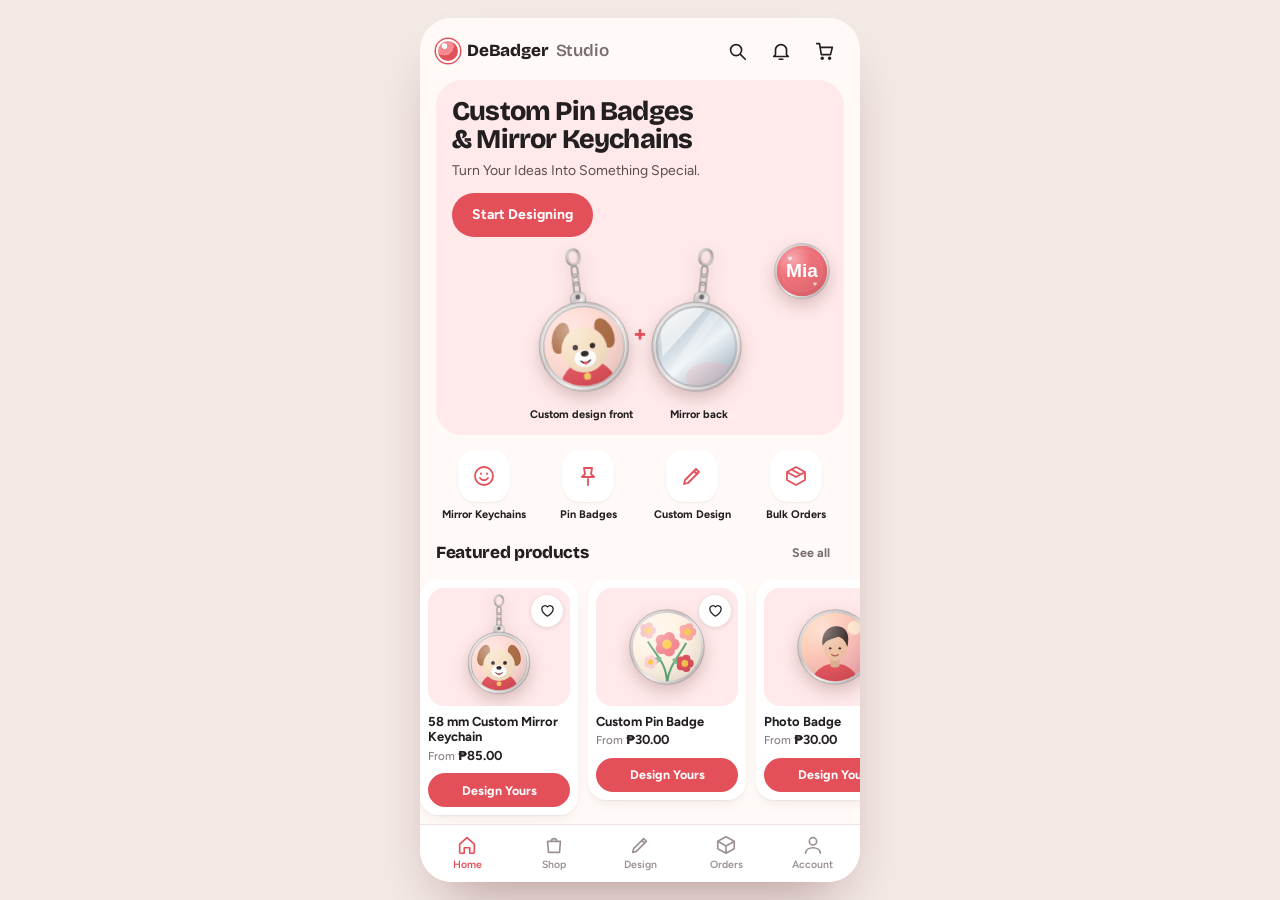
==== commit 86e84206: "Update" ====
--- a/pinmirror-studio-app.html
+++ b/pinmirror-studio-app.html
@@ -3,7 +3,7 @@
 <head>
 <meta charset="utf-8">
 <meta name="viewport" content="width=device-width, initial-scale=1, viewport-fit=cover">
-<title>PinMirror Studio</title>
+<title>DeBadger Studio</title>
 <link rel="preconnect" href="https://fonts.googleapis.com">
 <link rel="stylesheet" href="https://fonts.googleapis.com/css2?family=Bricolage+Grotesque:opsz,wght@12..96,600;12..96,800&family=Figtree:wght@400;500;600;700&display=swap">
 <style>
@@ -221,7 +221,7 @@
 <script>
 'use strict';
 /* =====================================================================
-   PinMirror Studio — customer app + owner console
+  DeBadger Studio — customer app + owner console
    Storage: shared `db` capability when available, else this device only.
    ===================================================================== */
 const $=(s,r=document)=>r.querySelector(s);
@@ -488,7 +488,7 @@
 function back(){const h=S.hist.pop();S.view=h?h.v:'home';S.p=h?h.p:{};closeModal();render(true)}
 const cartCount=()=>S.cart.reduce((s,i)=>s+1,0);
 const isFav=id=>S.favs.includes(id);
-function topbar(){return `<div class="top"><div class="logo"><span class="lm"></span><b>PinMirror</b><span>Studio</span></div><div class="ics"><button class="ib" data-act="search" aria-label="Search">${ic('search')}</button><button class="ib" data-act="nav" data-v="notif" aria-label="Notifications">${ic('bell',notifCount()?`data-badge="${notifCount()}"`:'')}</button><button class="ib" data-act="nav" data-v="cart" aria-label="Cart">${ic('cart',cartCount()?`data-badge="${cartCount()}"`:'')}</button></div></div>`}
+function topbar(){return `<div class="top"><div class="logo"><span class="lm"></span><b>DeBadger</b><span>Studio</span></div><div class="ics"><button class="ib" data-act="search" aria-label="Search">${ic('search')}</button><button class="ib" data-act="nav" data-v="notif" aria-label="Notifications">${ic('bell',notifCount()?`data-badge="${notifCount()}"`:'')}</button><button class="ib" data-act="nav" data-v="cart" aria-label="Cart">${ic('cart',cartCount()?`data-badge="${cartCount()}"`:'')}</button></div></div>`}
 const bk=(title,extra='')=>`<div class="bk"><button class="ib" data-act="back" aria-label="Back">${ic('back')}</button><div class="ttl s f1">${title}</div>${extra}</div>`;
 function navHTML(){
   const cur={home:'home',shop:'shop',product:'shop',ready:'shop',designer:'design',qty:'design',preview:'design',cart:'orders',checkout:'orders',confirm:'orders',orders:'orders',track:'orders',account:'account',designs:'account',favs:'account',notif:'account',bulk:'shop'}[S.view];
@@ -898,7 +898,7 @@
   const pg=S.adminPage;let body='';
   if(store.user&&store.adminOK===false)body=`<div class="apg"><div class="card"><b>Owner access only</b><p class="mut">Ask the shop owner to give you edit access to open the console.</p></div></div>`;
   else body=`<div class="apg">${({dash:aDash,orders:aOrders,pricing:aPricing,inv:aInv,cust:aCust,rep:aRep,loy:aLoy,set:aSet})[pg]()}</div>`;
-  return `<div class="ahd"><div class="logo"><span class="lm"></span><b>PinMirror</b><span>Owner console</span></div><span class="pill ${store.db?'ok':'warn'}">${store.db?'Shared data':'This device only'}</span><span class="f1"></span><button class="btn sm" style="background:#fff;color:var(--pink-d)" data-act="exitadmin">Back to shop</button></div>
+  return `<div class="ahd"><div class="logo"><span class="lm"></span><b>DeBadger</b><span>Owner console</span></div><span class="pill ${store.db?'ok':'warn'}">${store.db?'Shared data':'This device only'}</span><span class="f1"></span><button class="btn sm" style="background:#fff;color:var(--pink-d)" data-act="exitadmin">Back to shop</button></div>
   <div class="anav">${ANAV.map(([k,i,l])=>`<button data-act="apage" data-k="${k}" class="${pg===k?'on':''}">${ic(i)}${l}</button>`).join('')}</div>${body}`;
 }
 function statusCounts(){
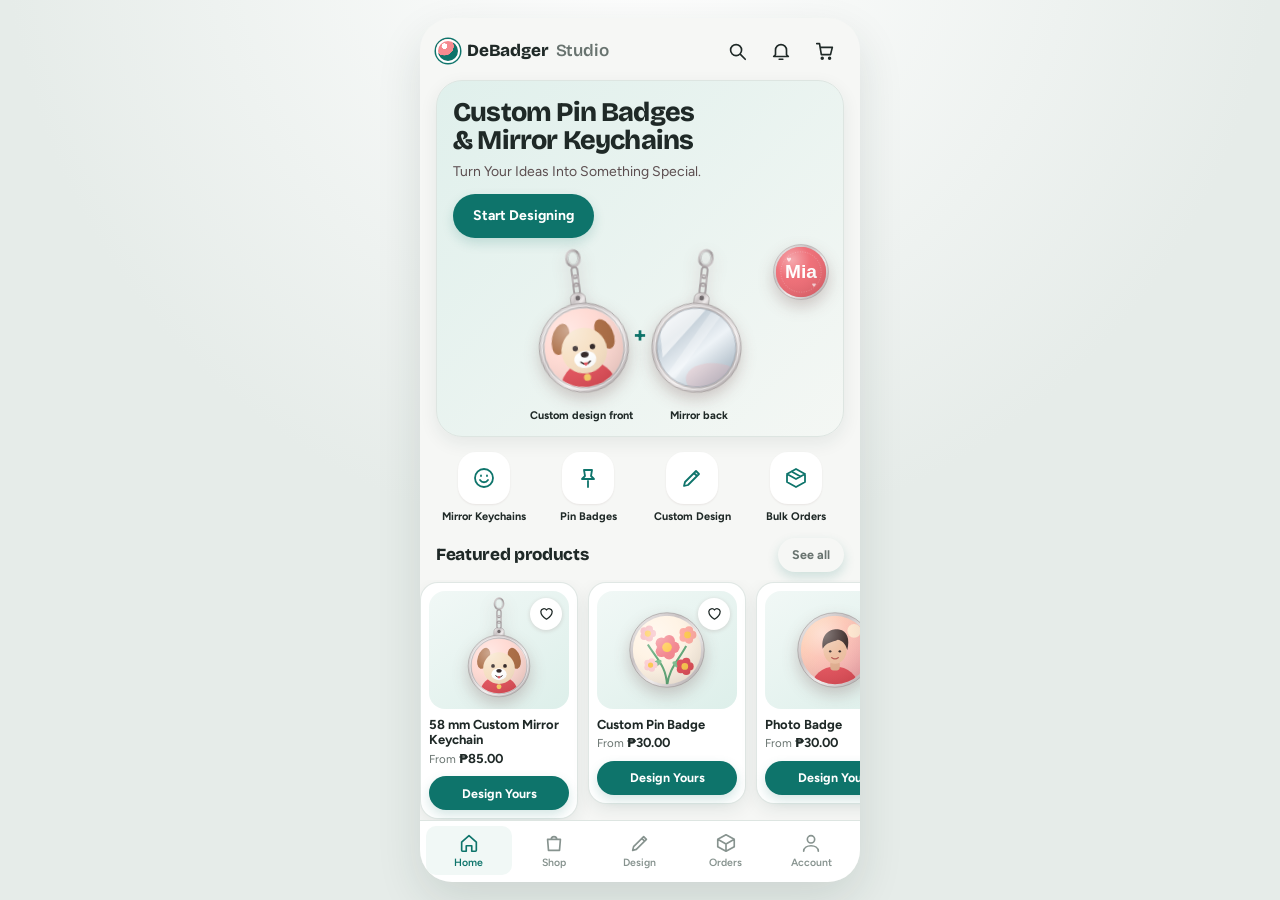
==== commit a225d3e3: "Update" ====
--- a/pinmirror-studio-app.html
+++ b/pinmirror-studio-app.html
@@ -200,6 +200,17 @@
 .two{display:grid;grid-template-columns:1fr 1fr;gap:16px}
 @media (max-width:820px){.two{grid-template-columns:1fr}}
 @media (prefers-reduced-motion:reduce){*{transition:none!important}}
+:root{--pink:#0E746B;--pink-d:#09574F;--pink-l:#DDEFEA;--pink-xl:#F1F8F6;--bg:#F6F7F5;--ink:#1F2927;--mute:#68736F;--line:#DDE5E1;--card:#fff;--out:#E6ECE9}
+body{background:radial-gradient(circle at 50% -10%,#fff 0,var(--out) 54%)}
+#root{box-shadow:0 18px 45px rgba(25,50,45,.12)}
+.ft{background:rgba(246,247,245,.92);backdrop-filter:blur(14px)}
+.nv{background:rgba(255,255,255,.94);padding:5px 6px 7px;height:62px;backdrop-filter:blur(14px)}
+.nv button{border-radius:10px;color:#87938F;transition:color .18s,background .18s}.nv button:hover,.nv button.on{background:var(--pink-xl)}
+.ib{border-radius:11px;transition:background .18s,color .18s,transform .18s}.ib:hover{background:var(--pink-l);color:var(--pink-d);transform:translateY(-1px)}
+.btn{box-shadow:0 5px 12px rgba(14,116,107,.18);transition:background .18s,box-shadow .18s,transform .18s}.btn:hover{box-shadow:0 8px 16px rgba(14,116,107,.24);transform:translateY(-1px)}
+.card{border:1px solid rgba(221,229,225,.9);box-shadow:0 6px 18px rgba(25,50,45,.08);transition:box-shadow .18s,transform .18s}.card:hover{box-shadow:0 10px 24px rgba(25,50,45,.11)}
+.hero{background:linear-gradient(135deg,#E0F0EC,#F4F7F4);border:1px solid var(--line);box-shadow:0 6px 18px rgba(25,50,45,.08)}
+.imgbox{background:linear-gradient(145deg,var(--pink-xl),var(--pink-l))}
 </style>
 </head>
 <body>
